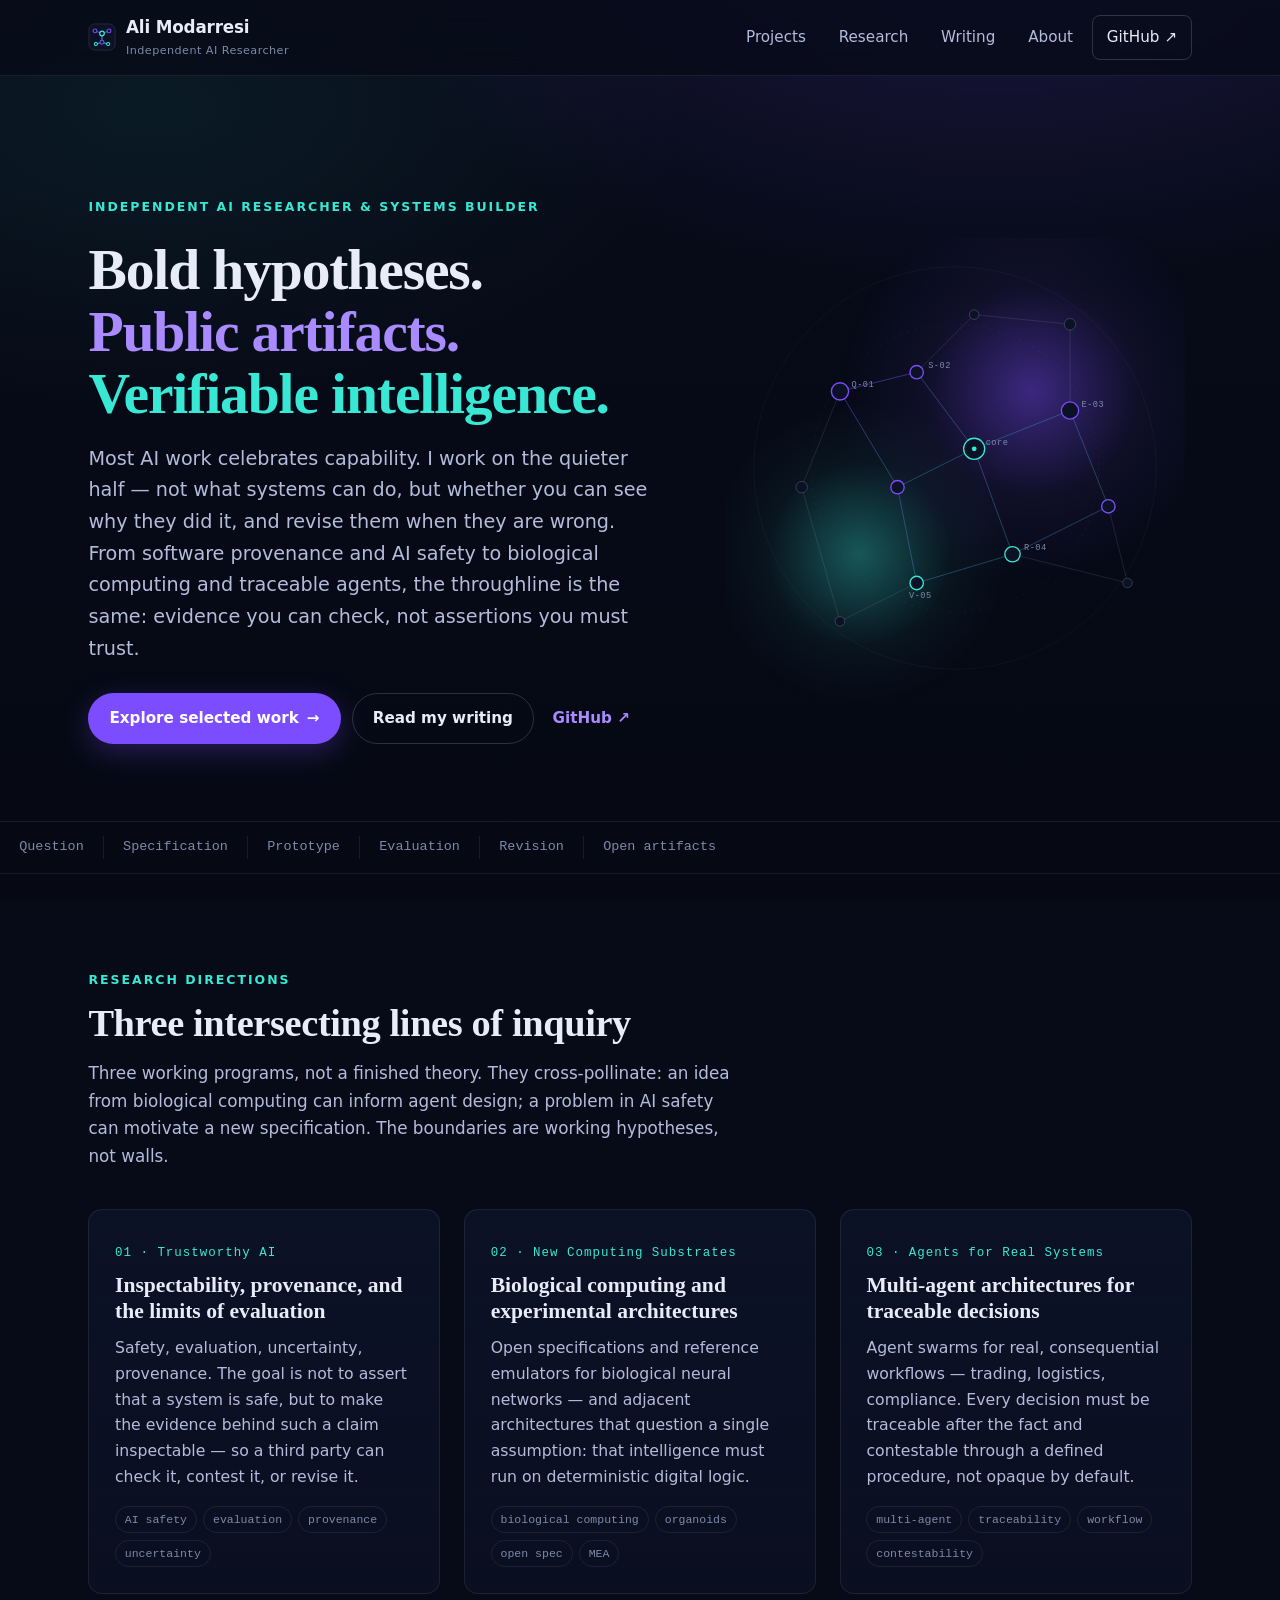
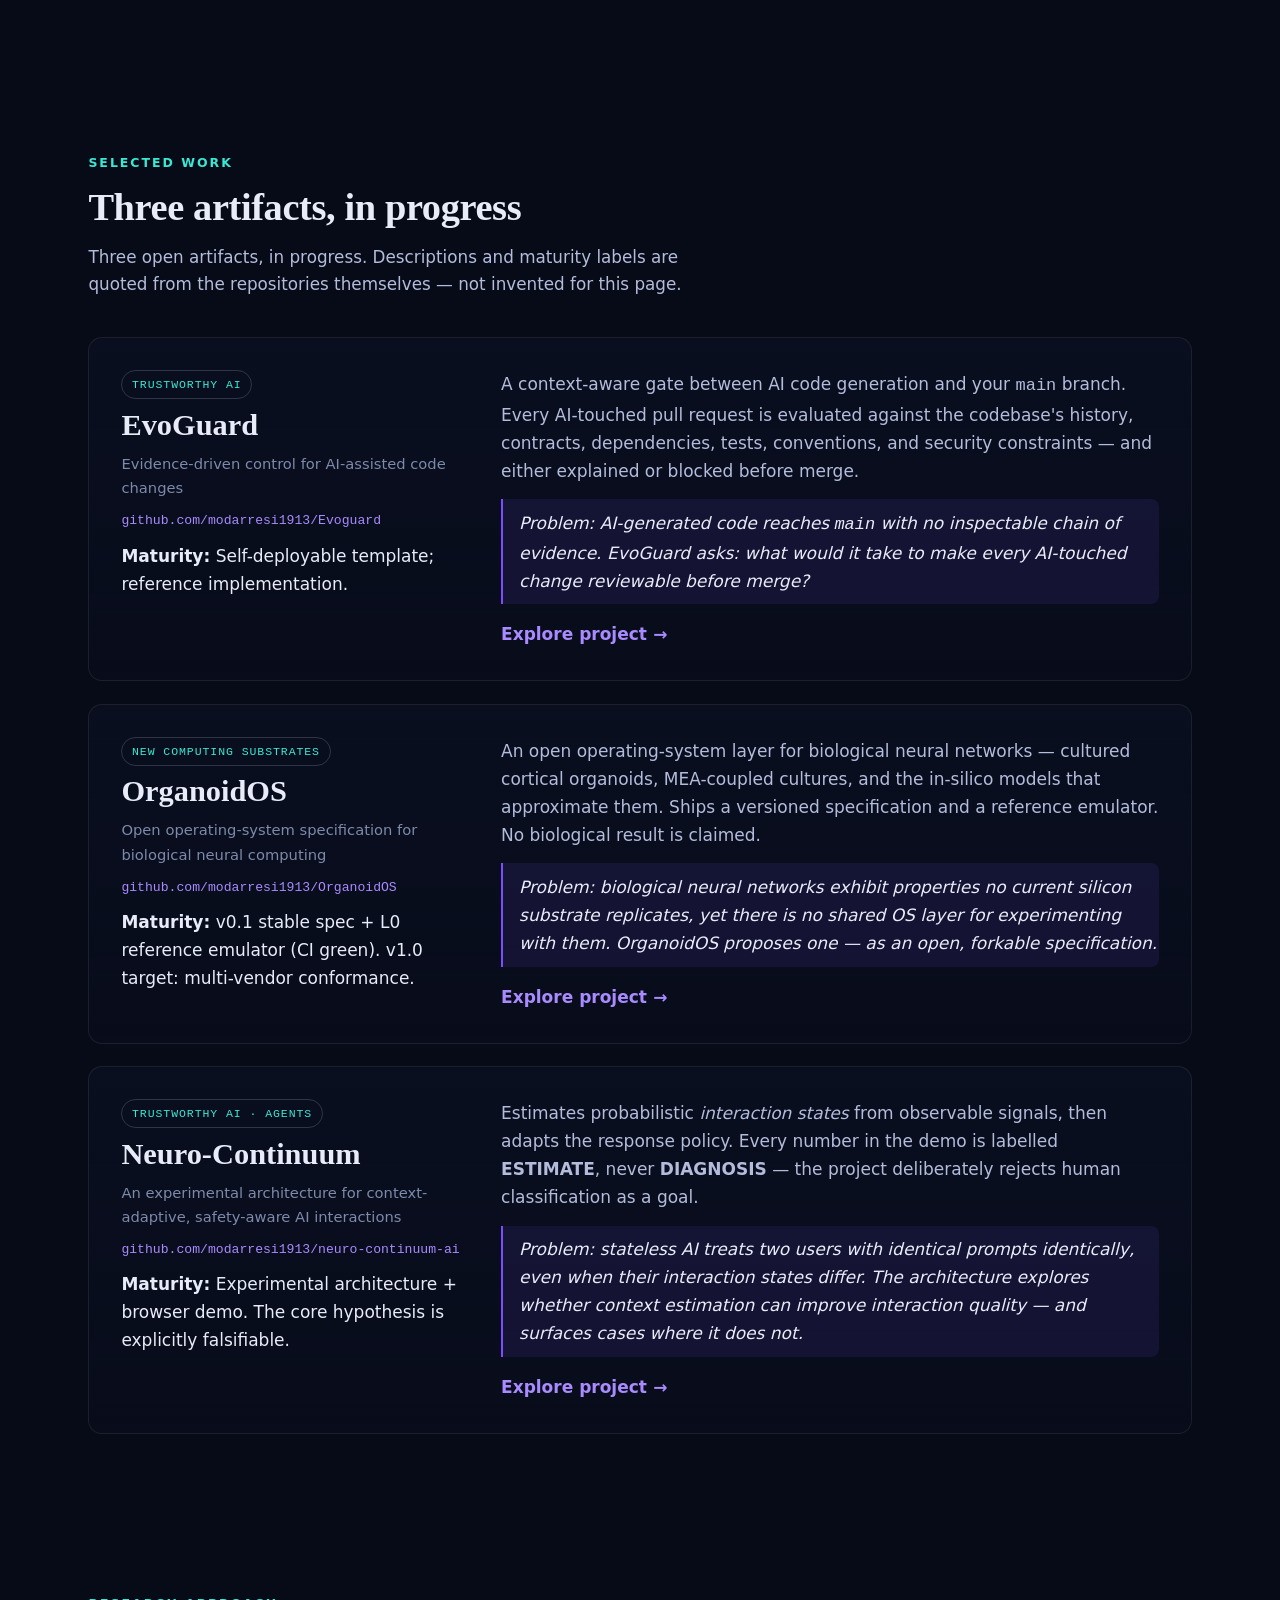
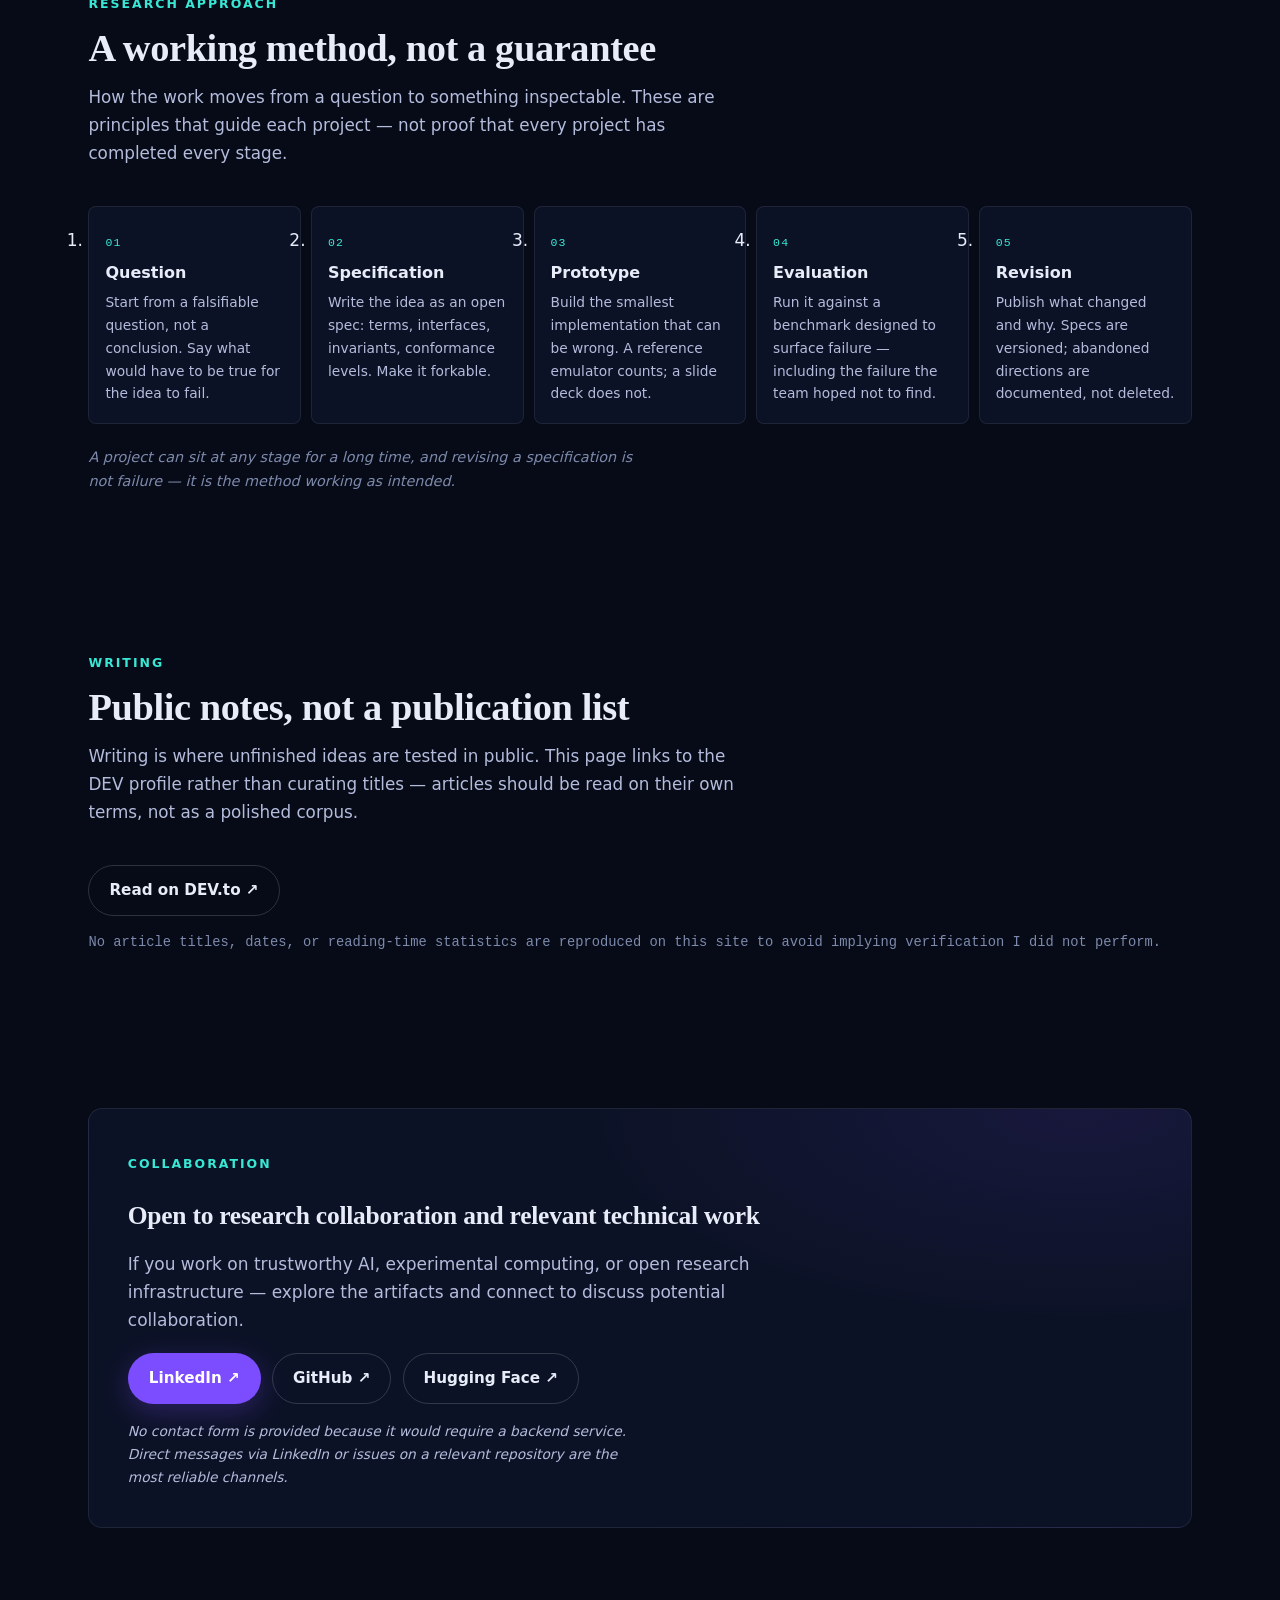
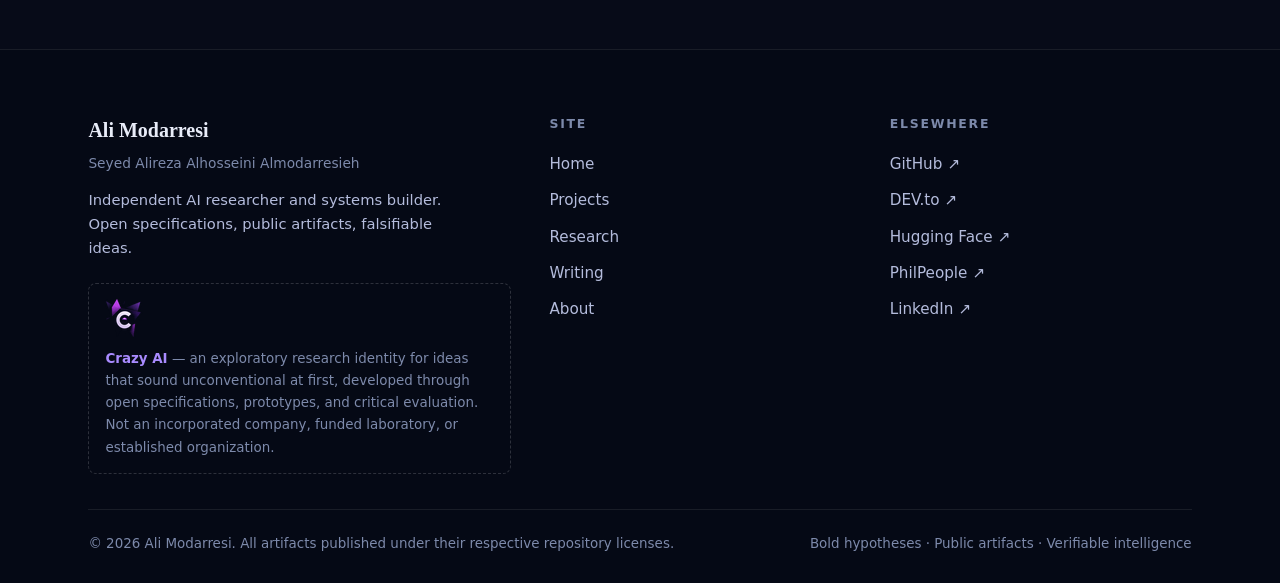
==== index.html @ 2e463056 "Initial site: research website for Ali Modarresi A distinctive, credible, fast, accessible personal " ====
<!DOCTYPE html>
<html lang="en">
<head>
  <meta charset="UTF-8">
  <meta name="viewport" content="width=device-width, initial-scale=1">
  <title>Ali Modarresi — Independent AI Researcher &amp; Systems Builder</title>
  <meta name="description" content="Ali Modarresi explores how intelligent systems can become more inspectable, trustworthy, and useful — from AI safety and software provenance to experimental computing architectures. Bold hypotheses, public artifacts, verifiable intelligence.">
  <link rel="canonical" href="https://modarresi1913.github.io/">

  <!-- Open Graph / social -->
  <meta property="og:type" content="website">
  <meta property="og:site_name" content="Ali Modarresi">
  <meta property="og:title" content="Ali Modarresi — Independent AI Researcher &amp; Systems Builder">
  <meta property="og:description" content="Bold hypotheses. Public artifacts. Verifiable intelligence. Research on trustworthy AI, experimental computing substrates, and traceable agent systems.">
  <meta property="og:url" content="https://modarresi1913.github.io/">
  <meta property="og:image" content="https://modarresi1913.github.io/assets/images/social-preview.png">
  <meta property="og:image:width" content="1200">
  <meta property="og:image:height" content="630">
  <meta name="twitter:card" content="summary_large_image">
  <meta name="twitter:title" content="Ali Modarresi — Independent AI Researcher &amp; Systems Builder">
  <meta name="twitter:description" content="Bold hypotheses. Public artifacts. Verifiable intelligence.">
  <meta name="twitter:image" content="https://modarresi1913.github.io/assets/images/social-preview.png">

  <!-- Icons / RSS -->
  <link rel="icon" type="image/svg+xml" href="/assets/images/brand-mark.svg">

  <!-- Stylesheet -->
  <link rel="stylesheet" href="/assets/css/styles.css">

  <!-- JSON-LD: Person -->
  <script type="application/ld+json">
  {
    "@context": "https://schema.org",
    "@type": "Person",
    "name": "Ali Modarresi",
    "alternateName": "Seyed Alireza Alhosseini Almodarresieh",
    "url": "https://modarresi1913.github.io/",
    "image": "https://modarresi1913.github.io/assets/images/social-preview.png",
    "jobTitle": "Independent AI Researcher & Systems Builder",
    "description": "Independent researcher and systems builder exploring how intelligent systems can become more inspectable, trustworthy, and useful.",
    "knowsAbout": [
      "Trustworthy AI",
      "AI safety",
      "AI evaluation",
      "Software provenance",
      "Biological computing",
      "Multi-agent systems"
    ],
    "sameAs": [
      "https://github.com/modarresi1913",
      "https://dev.to/alirezaai",
      "https://huggingface.co/Alireza1913",
      "https://philpeople.org/profiles/seyed-alireza-alhosseini-almodarresieh",
      "https://www.linkedin.com/in/seyed-alireza-alhosseini-almodarresieh-b86057193/"
    ]
  }
  </script>

  <!-- JSON-LD: WebSite -->
  <script type="application/ld+json">
  {
    "@context": "https://schema.org",
    "@type": "WebSite",
    "name": "Ali Modarresi",
    "url": "https://modarresi1913.github.io/",
    "author": {
      "@type": "Person",
      "name": "Ali Modarresi",
      "alternateName": "Seyed Alireza Alhosseini Almodarresieh"
    },
    "inLanguage": "en"
  }
  </script>
</head>
<body>
  <a class="skip-link" href="#main">Skip to content</a>

  <header class="site-header">
    <div class="wrap">
      <nav class="nav" aria-label="Primary">
        <a class="brand" href="/" aria-label="Ali Modarresi — home">
          <svg class="mark" viewBox="0 0 32 32" aria-hidden="true" focusable="false">
            <defs>
              <linearGradient id="am-edge-1" x1="0" y1="0" x2="1" y2="1">
                <stop offset="0%"  stop-color="#7c4dff"/>
                <stop offset="100%" stop-color="#38e8d4"/>
              </linearGradient>
            </defs>
            <rect x="1" y="1" width="30" height="30" rx="7" fill="#0c1226" stroke="rgba(255,255,255,0.12)"/>
            <path d="M8,9 L16,12 L24,9 M16,12 L16,22 M16,22 L9,24 M16,22 L23,24"
                  stroke="url(#am-edge-1)" stroke-width="1.2" fill="none" opacity="0.85"/>
            <circle cx="8"  cy="9"  r="2.2" fill="#0c1226" stroke="#7c4dff" stroke-width="1.2"/>
            <circle cx="24" cy="9"  r="2.2" fill="#0c1226" stroke="#7c4dff" stroke-width="1.2"/>
            <circle cx="9"  cy="24" r="1.8" fill="#0c1226" stroke="#38e8d4" stroke-width="1.2"/>
            <circle cx="23" cy="24" r="1.8" fill="#0c1226" stroke="#38e8d4" stroke-width="1.2"/>
            <circle cx="16" cy="12" r="2.6" fill="#0c1226" stroke="#38e8d4" stroke-width="1.4"/>
            <circle cx="16" cy="22" r="2.2" fill="#0c1226" stroke="#7c4dff" stroke-width="1.2"/>
          </svg>
          <span class="name">
            Ali Modarresi
            <small>Independent AI Researcher</small>
          </span>
        </a>

        <button class="nav-toggle" aria-expanded="false" aria-controls="primary-nav" type="button">
          <span class="sr-only">Toggle navigation</span>
          <svg class="icon-open"  viewBox="0 0 24 24" fill="none" stroke="currentColor" stroke-width="2" aria-hidden="true"><path d="M4 7h16M4 12h16M4 17h16"/></svg>
          <svg class="icon-close" viewBox="0 0 24 24" fill="none" stroke="currentColor" stroke-width="2" aria-hidden="true"><path d="M6 6l12 12M6 18L18 6"/></svg>
        </button>

        <ul class="nav-links" id="primary-nav">
          <li><a href="/projects/">Projects</a></li>
          <li><a href="/research/">Research</a></li>
          <li><a href="/writing/">Writing</a></li>
          <li><a href="/about/">About</a></li>
          <li><a class="nav-cta" href="https://github.com/modarresi1913" rel="noopener">GitHub ↗</a></li>
        </ul>
      </nav>
    </div>
  </header>

  <main id="main">

    <!-- HERO -->
    <section class="hero">
      <div class="wrap">
        <div class="hero-grid">
          <div class="hero-text">
            <span class="eyebrow">Independent AI Researcher &amp; Systems Builder</span>
            <h1>
              Bold hypotheses.<br>
              <span class="accent">Public artifacts.</span><br>
              <span class="accent-cyan">Verifiable intelligence.</span>
            </h1>
            <p class="lede">
              Most AI work celebrates capability. I work on the quieter half —
              not what systems can do, but whether you can see why they did it,
              and revise them when they are wrong. From software provenance and
              AI safety to biological computing and traceable agents, the
              throughline is the same: evidence you can check, not assertions
              you must trust.
            </p>
            <div class="hero-ctas">
              <a class="btn btn--primary" href="#selected-work">
                Explore selected work
                <span class="arrow" aria-hidden="true">→</span>
              </a>
              <a class="btn btn--ghost" href="/writing/">Read my writing</a>
              <a class="btn btn--link"  href="https://github.com/modarresi1913" rel="noopener">GitHub ↗</a>
            </div>
          </div>

          <div class="hero-art" aria-hidden="false">
            <!-- Decorative graph-of-ideas motif. Decorative-only; not real experimental data. -->
            <svg viewBox="0 0 480 480" role="img"
                 aria-label="Abstract illustration of a graph of ideas — connected nodes representing inspectable intelligent systems. Decorative, not real data.">
              <defs>
                <radialGradient id="halo" cx="50%" cy="50%" r="50%">
                  <stop offset="0%"  stop-color="#7c4dff" stop-opacity="0.45"/>
                  <stop offset="55%" stop-color="#7c4dff" stop-opacity="0.08"/>
                  <stop offset="100%" stop-color="#7c4dff" stop-opacity="0"/>
                </radialGradient>
                <radialGradient id="halo-cyan" cx="50%" cy="50%" r="50%">
                  <stop offset="0%"  stop-color="#38e8d4" stop-opacity="0.35"/>
                  <stop offset="60%" stop-color="#38e8d4" stop-opacity="0.05"/>
                  <stop offset="100%" stop-color="#38e8d4" stop-opacity="0"/>
                </radialGradient>
                <linearGradient id="edge" x1="0" y1="0" x2="1" y2="1">
                  <stop offset="0%"  stop-color="#7c4dff" stop-opacity="0.7"/>
                  <stop offset="100%" stop-color="#38e8d4" stop-opacity="0.4"/>
                </linearGradient>
                <style>
                  .node        { fill: #0c1226; stroke: #7c4dff; stroke-width: 1.4; }
                  .node-cyan   { fill: #0c1226; stroke: #38e8d4; stroke-width: 1.4; }
                  .node-soft   { fill: #0c1226; stroke: rgba(255,255,255,0.18); stroke-width: 1; }
                  .edge-line   { stroke: url(#edge); stroke-width: 1; fill: none; opacity: 0.65; }
                  .edge-soft   { stroke: rgba(255,255,255,0.10); stroke-width: 1; fill: none; }
                  .label       { font-family: ui-monospace, "JetBrains Mono", monospace; font-size: 9px; fill: #7d8aab; letter-spacing: 0.06em; }
                  .pulse       { transform-origin: center; transform-box: fill-box; }
                  @media (prefers-reduced-motion: no-preference) {
                    .pulse    { animation: heroPulse 4.2s ease-in-out infinite; }
                    @keyframes heroPulse {
                      0%,100% { opacity: 0.4; transform: scale(0.92); }
                      50%     { opacity: 1;   transform: scale(1.06); }
                    }
                    .is-active { animation: heroPulse 3.6s ease-in-out infinite; }
                    .drift     { animation: heroDrift 14s ease-in-out infinite; }
                    @keyframes heroDrift {
                      0%,100% { transform: translate(0,0); }
                      50%     { transform: translate(1.5px,-1.5px); }
                    }
                  }
                </style>
              </defs>

              <circle cx="320" cy="160" r="200" fill="url(#halo)"/>
              <circle cx="140" cy="330" r="160" fill="url(#halo-cyan)"/>
              <circle cx="240" cy="240" r="210" fill="none" stroke="rgba(255,255,255,0.04)" stroke-width="1"/>
              <circle cx="240" cy="240" r="150" fill="none" stroke="rgba(255,255,255,0.05)" stroke-width="1" stroke-dasharray="2 6"/>

              <g class="drift">
                <path class="edge-line" d="M120,160 L200,140 L260,220 L360,180"/>
                <path class="edge-line" d="M120,160 L180,260 L260,220"/>
                <path class="edge-line" d="M260,220 L300,330 L200,360 L180,260"/>
                <path class="edge-line" d="M360,180 L400,280 L300,330"/>
                <path class="edge-soft" d="M80,260 L120,160"/>
                <path class="edge-soft" d="M200,140 L260,80 L360,90 L360,180"/>
                <path class="edge-soft" d="M400,280 L420,360 L300,330"/>
                <path class="edge-soft" d="M200,360 L120,400 L80,260"/>
              </g>

              <g>
                <circle class="node-soft" cx="80"  cy="260" r="6"/>
                <circle class="node-soft" cx="260" cy="80"  r="5"/>
                <circle class="node-soft" cx="360" cy="90"  r="6"/>
                <circle class="node-soft" cx="420" cy="360" r="5"/>
                <circle class="node-soft" cx="120" cy="400" r="5"/>

                <circle class="node" data-node="1" cx="120" cy="160" r="9"/>
                <circle class="node" data-node="1" cx="200" cy="140" r="7"/>
                <circle class="node" data-node="1" cx="360" cy="180" r="9"/>
                <circle class="node" data-node="1" cx="180" cy="260" r="7"/>
                <circle class="node" data-node="1" cx="400" cy="280" r="7"/>

                <circle class="node-cyan pulse" data-node="1" cx="260" cy="220" r="11"/>
                <circle class="node-cyan"       data-node="1" cx="300" cy="330" r="8"/>
                <circle class="node-cyan"       data-node="1" cx="200" cy="360" r="7"/>

                <circle cx="260" cy="220" r="2.5" fill="#38e8d4"/>
              </g>

              <text class="label" x="132" y="156">Q-01</text>
              <text class="label" x="212" y="136">S-02</text>
              <text class="label" x="372" y="176">E-03</text>
              <text class="label" x="272" y="216">core</text>
              <text class="label" x="312" y="326">R-04</text>
              <text class="label" x="192" y="376">V-05</text>
            </svg>
          </div>
        </div>
      </div>
    </section>

    <!-- TAGLINE STRIP -->
    <div class="tagline-strip" aria-hidden="true">
      <span>Question</span><span>Specification</span><span>Prototype</span><span>Evaluation</span><span>Revision</span><span>Open artifacts</span>
    </div>

    <!-- RESEARCH DIRECTIONS -->
    <section id="research-directions">
      <div class="wrap">
        <div class="section-head">
          <span class="eyebrow">Research directions</span>
          <h2>Three intersecting lines of inquiry</h2>
          <p>Three working programs, not a finished theory. They cross-pollinate: an idea from biological computing can inform agent design; a problem in AI safety can motivate a new specification. The boundaries are working hypotheses, not walls.</p>
        </div>

        <div class="grid-3">
          <article class="card">
            <span class="index">01 · Trustworthy AI</span>
            <h3>Inspectability, provenance, and the limits of evaluation</h3>
            <p>Safety, evaluation, uncertainty, provenance. The goal is not to assert that a system is safe, but to make the evidence behind such a claim inspectable — so a third party can check it, contest it, or revise it.</p>
            <div class="tags">
              <span class="tag">AI safety</span>
              <span class="tag">evaluation</span>
              <span class="tag">provenance</span>
              <span class="tag">uncertainty</span>
            </div>
          </article>

          <article class="card">
            <span class="index">02 · New Computing Substrates</span>
            <h3>Biological computing and experimental architectures</h3>
            <p>Open specifications and reference emulators for biological neural networks — and adjacent architectures that question a single assumption: that intelligence must run on deterministic digital logic.</p>
            <div class="tags">
              <span class="tag">biological computing</span>
              <span class="tag">organoids</span>
              <span class="tag">open spec</span>
              <span class="tag">MEA</span>
            </div>
          </article>

          <article class="card">
            <span class="index">03 · Agents for Real Systems</span>
            <h3>Multi-agent architectures for traceable decisions</h3>
            <p>Agent swarms for real, consequential workflows — trading, logistics, compliance. Every decision must be traceable after the fact and contestable through a defined procedure, not opaque by default.</p>
            <div class="tags">
              <span class="tag">multi-agent</span>
              <span class="tag">traceability</span>
              <span class="tag">workflow</span>
              <span class="tag">contestability</span>
            </div>
          </article>
        </div>
      </div>
    </section>

    <!-- SELECTED WORK -->
    <section id="selected-work" class="section--tight">
      <div class="wrap">
        <div class="section-head">
          <span class="eyebrow">Selected work</span>
          <h2>Three artifacts, in progress</h2>
          <p>Three open artifacts, in progress. Descriptions and maturity labels are quoted from the repositories themselves — not invented for this page.</p>
        </div>

        <!-- EvoGuard -->
        <article class="work">
          <div class="work-meta">
            <span class="badge">Trustworthy AI</span>
            <h3>EvoGuard</h3>
            <p class="subtitle">Evidence-driven control for AI-assisted code changes</p>
            <p class="repo-link">github.com/modarresi1913/Evoguard</p>
            <p class="maturity"><strong>Maturity:</strong> Self-deployable template; reference implementation.</p>
          </div>
          <div class="work-body">
            <p>A context-aware gate between AI code generation and your <code>main</code> branch. Every AI-touched pull request is evaluated against the codebase's history, contracts, dependencies, tests, conventions, and security constraints — and either explained or blocked before merge.</p>
            <p class="problem">Problem: AI-generated code reaches <code>main</code> with no inspectable chain of evidence. EvoGuard asks: what would it take to make every AI-touched change reviewable <em>before</em> merge?</p>
            <a class="cta" href="https://github.com/modarresi1913/Evoguard" rel="noopener">
              Explore project <span aria-hidden="true">→</span>
            </a>
          </div>
        </article>

        <!-- OrganoidOS -->
        <article class="work">
          <div class="work-meta">
            <span class="badge">New Computing Substrates</span>
            <h3>OrganoidOS</h3>
            <p class="subtitle">Open operating-system specification for biological neural computing</p>
            <p class="repo-link">github.com/modarresi1913/OrganoidOS</p>
            <p class="maturity"><strong>Maturity:</strong> v0.1 stable spec + L0 reference emulator (CI green). v1.0 target: multi-vendor conformance.</p>
          </div>
          <div class="work-body">
            <p>An open operating-system layer for biological neural networks — cultured cortical organoids, MEA-coupled cultures, and the in-silico models that approximate them. Ships a versioned specification and a reference emulator. No biological result is claimed.</p>
            <p class="problem">Problem: biological neural networks exhibit properties no current silicon substrate replicates, yet there is no shared OS layer for experimenting with them. OrganoidOS proposes one — as an open, forkable specification.</p>
            <a class="cta" href="https://github.com/modarresi1913/OrganoidOS" rel="noopener">
              Explore project <span aria-hidden="true">→</span>
            </a>
          </div>
        </article>

        <!-- Neuro-Continuum -->
        <article class="work">
          <div class="work-meta">
            <span class="badge">Trustworthy AI · Agents</span>
            <h3>Neuro-Continuum</h3>
            <p class="subtitle">An experimental architecture for context-adaptive, safety-aware AI interactions</p>
            <p class="repo-link">github.com/modarresi1913/neuro-continuum-ai</p>
            <p class="maturity"><strong>Maturity:</strong> Experimental architecture + browser demo. The core hypothesis is explicitly falsifiable.</p>
          </div>
          <div class="work-body">
            <p>Estimates probabilistic <em>interaction states</em> from observable signals, then adapts the response policy. Every number in the demo is labelled <strong>ESTIMATE</strong>, never <strong>DIAGNOSIS</strong> — the project deliberately rejects human classification as a goal.</p>
            <p class="problem">Problem: stateless AI treats two users with identical prompts identically, even when their interaction states differ. The architecture explores whether context estimation can improve interaction quality — and surfaces cases where it does not.</p>
            <a class="cta" href="https://github.com/modarresi1913/neuro-continuum-ai" rel="noopener">
              Explore project <span aria-hidden="true">→</span>
            </a>
          </div>
        </article>
      </div>
    </section>

    <!-- RESEARCH APPROACH -->
    <section id="approach">
      <div class="wrap">
        <div class="section-head">
          <span class="eyebrow">Research approach</span>
          <h2>A working method, not a guarantee</h2>
          <p>How the work moves from a question to something inspectable. These are principles that guide each project — not proof that every project has completed every stage.</p>
        </div>

        <ol class="pipeline" aria-label="Research pipeline stages">
          <li class="stage">
            <h4>Question</h4>
            <p>Start from a falsifiable question, not a conclusion. Say what would have to be true for the idea to fail.</p>
          </li>
          <li class="stage">
            <h4>Specification</h4>
            <p>Write the idea as an open spec: terms, interfaces, invariants, conformance levels. Make it forkable.</p>
          </li>
          <li class="stage">
            <h4>Prototype</h4>
            <p>Build the smallest implementation that can be wrong. A reference emulator counts; a slide deck does not.</p>
          </li>
          <li class="stage">
            <h4>Evaluation</h4>
            <p>Run it against a benchmark designed to surface failure — including the failure the team hoped not to find.</p>
          </li>
          <li class="stage">
            <h4>Revision</h4>
            <p>Publish what changed and why. Specs are versioned; abandoned directions are documented, not deleted.</p>
          </li>
        </ol>
        <p class="pipeline-note">
          A project can sit at any stage for a long time, and revising a specification is not failure — it is the method working as intended.
        </p>
      </div>
    </section>

    <!-- WRITING -->
    <section id="writing" class="section--tight">
      <div class="wrap">
        <div class="section-head">
          <span class="eyebrow">Writing</span>
          <h2>Public notes, not a publication list</h2>
          <p>Writing is where unfinished ideas are tested in public. This page links to the DEV profile rather than curating titles — articles should be read on their own terms, not as a polished corpus.</p>
        </div>
        <p class="writing-row">
          <a class="btn btn--ghost" href="https://dev.to/alirezaai" rel="noopener">Read on DEV.to ↗</a>
          <span class="meta">No article titles, dates, or reading-time statistics are reproduced on this site to avoid implying verification I did not perform.</span>
        </p>
      </div>
    </section>

    <!-- COLLABORATION -->
    <section id="collaboration">
      <div class="wrap">
        <div class="collab">
          <span class="eyebrow">Collaboration</span>
          <h2 style="font-family:var(--font-serif);font-weight:600;font-size:clamp(1.6rem,1.2rem+1.6vw,2.4rem);margin-block:0.6rem 0.8rem;color:var(--ink);letter-spacing:-0.01em;">
            Open to research collaboration and relevant technical work
          </h2>
          <p>
            If you work on trustworthy AI, experimental computing, or open
            research infrastructure — explore the artifacts and connect to
            discuss potential collaboration.
          </p>
          <div class="ctas">
            <a class="btn btn--primary" href="https://www.linkedin.com/in/seyed-alireza-alhosseini-almodarresieh-b86057193/" rel="noopener">LinkedIn ↗</a>
            <a class="btn btn--ghost"   href="https://github.com/modarresi1913" rel="noopener">GitHub ↗</a>
            <a class="btn btn--ghost"   href="https://huggingface.co/Alireza1913" rel="noopener">Hugging Face ↗</a>
          </div>
          <p class="note">
            No contact form is provided because it would require a backend service.
            Direct messages via LinkedIn or issues on a relevant repository are the most reliable channels.
          </p>
        </div>
      </div>
    </section>

  </main>

  <!-- FOOTER -->
  <footer class="site-footer">
    <div class="wrap">
      <div class="footer-grid">
        <div class="footer-identity">
          <div class="name">Ali Modarresi</div>
          <div class="fullname">Seyed Alireza Alhosseini Almodarresieh</div>
          <p>Independent AI researcher and systems builder. Open specifications, public artifacts, falsifiable ideas.</p>

          <div class="crazy-ai">
            <img src="/assets/images/crazy-ai-logo-small.png"
                       alt="Crazy AI logo — white letter C with a glossy purple sphere inside, surrounded by a violet starburst."
                       width="38" height="40" loading="lazy"
                       style="display:block;margin-bottom:0.6rem;" /><strong>Crazy AI</strong> — an exploratory research identity for ideas that sound unconventional at first, developed through open specifications, prototypes, and critical evaluation. Not an incorporated company, funded laboratory, or established organization.
          </div>
        </div>

        <div>
          <h4>Site</h4>
          <ul>
            <li><a href="/">Home</a></li>
            <li><a href="/projects/">Projects</a></li>
            <li><a href="/research/">Research</a></li>
            <li><a href="/writing/">Writing</a></li>
            <li><a href="/about/">About</a></li>
          </ul>
        </div>

        <div>
          <h4>Elsewhere</h4>
          <ul>
            <li><a href="https://github.com/modarresi1913" rel="noopener">GitHub ↗</a></li>
            <li><a href="https://dev.to/alirezaai" rel="noopener">DEV.to ↗</a></li>
            <li><a href="https://huggingface.co/Alireza1913" rel="noopener">Hugging Face ↗</a></li>
            <li><a href="https://philpeople.org/profiles/seyed-alireza-alhosseini-almodarresieh" rel="noopener">PhilPeople ↗</a></li>
            <li><a href="https://www.linkedin.com/in/seyed-alireza-alhosseini-almodarresieh-b86057193/" rel="noopener">LinkedIn ↗</a></li>
          </ul>
        </div>
      </div>

      <div class="footer-bottom">
        <span>© <span id="year">2026</span> Ali Modarresi. All artifacts published under their respective repository licenses.</span>
        <span>Bold hypotheses · Public artifacts · Verifiable intelligence</span>
      </div>
    </div>
  </footer>

  <script src="/assets/js/main.js" defer></script>
  <script>document.getElementById("year").textContent = new Date().getFullYear();</script>
</body>
</html>
---- assets/css/styles.css ----
/* =========================================================================
   Ali Modarresi — Personal research website
   Premium research-studio aesthetic
   Deep navy / violet / restrained cyan
   ========================================================================= */

/* ---------- Design tokens ---------- */
:root {
  /* Palette */
  --bg:            #070b18;        /* near-black navy */
  --bg-elev-1:     #0c1226;        /* card surface */
  --bg-elev-2:     #111a35;        /* hover surface */
  --bg-glow:       rgba(124, 77, 255, 0.10);

  --ink:           #e8ecf8;        /* primary text */
  --ink-soft:      #b4bcdc;        /* secondary text */
  --ink-muted:     #7d8aab;        /* tertiary / meta */

  --line:          rgba(255, 255, 255, 0.08);
  --line-strong:   rgba(255, 255, 255, 0.16);

  --violet:        #7c4dff;        /* primary accent */
  --violet-soft:   #a98bff;
  --cyan:          #38e8d4;        /* restrained highlight */
  --cyan-soft:     #7ff0e3;

  --warn:          #f4b740;
  --good:          #4ade80;

  /* Typography */
  --font-sans:     "Inter", "Segoe UI", system-ui, -apple-system, "Helvetica Neue",
                   "Noto Sans", "Noto Sans SC", Arial, sans-serif;
  --font-serif:    "Source Serif Pro", "Charter", "Iowan Old Style", "Apple Garamond",
                   "Noto Serif", Georgia, "Times New Roman", serif;
  --font-mono:     "JetBrains Mono", "SF Mono", ui-monospace, "Cascadia Mono",
                   "Menlo", "Consolas", monospace;

  /* Sizing */
  --maxw:          1180px;
  --maxw-prose:    760px;
  --gutter:        clamp(1.1rem, 4vw, 2.4rem);
  --radius:        14px;
  --radius-sm:     8px;

  /* Motion */
  --ease:          cubic-bezier(0.22, 0.61, 0.36, 1);
  --dur:           240ms;
}

/* ---------- Reset ---------- */
*, *::before, *::after { box-sizing: border-box; }
* { margin: 0; padding: 0; }
html { -webkit-text-size-adjust: 100%; text-size-adjust: 100%; scroll-behavior: smooth; }
@media (prefers-reduced-motion: reduce) {
  html { scroll-behavior: auto; }
  *, *::before, *::after {
    animation-duration: 0.001ms !important;
    animation-iteration-count: 1 !important;
    transition-duration: 0.001ms !important;
    scroll-behavior: auto !important;
  }
}

body {
  background: var(--bg);
  color: var(--ink);
  font-family: var(--font-sans);
  font-size: clamp(1rem, 0.96rem + 0.2vw, 1.0625rem);
  line-height: 1.65;
  -webkit-font-smoothing: antialiased;
  text-rendering: optimizeLegibility;
  overflow-x: hidden;
  min-height: 100vh;
}

/* Subtle ambient backdrop — a quiet "graph of ideas" wash, not animated */
body::before {
  content: "";
  position: fixed;
  inset: 0;
  z-index: -1;
  background:
    radial-gradient(1100px 600px at 78% -8%, rgba(124, 77, 255, 0.18), transparent 60%),
    radial-gradient(900px 500px at 12% 12%, rgba(56, 232, 212, 0.07), transparent 60%),
    linear-gradient(180deg, #070b18 0%, #060914 100%);
  pointer-events: none;
}

img, svg, video { max-width: 100%; display: block; }
img { height: auto; }
a { color: var(--violet-soft); text-decoration: none; }
a:hover { color: var(--cyan-soft); }
button { font: inherit; cursor: pointer; }
:focus-visible {
  outline: 2px solid var(--cyan);
  outline-offset: 3px;
  border-radius: 3px;
}

/* ---------- Layout primitives ---------- */
.wrap {
  width: 100%;
  max-width: var(--maxw);
  margin-inline: auto;
  padding-inline: var(--gutter);
}
.wrap--prose { max-width: var(--maxw-prose); }

section { padding-block: clamp(3.5rem, 7vw, 6rem); }
.section--tight { padding-block: clamp(2.5rem, 5vw, 4rem); }

.section-head { max-width: 60ch; margin-bottom: clamp(1.8rem, 3vw, 2.8rem); }
.section-head h2 {
  font-family: var(--font-serif);
  font-weight: 600;
  font-size: clamp(1.6rem, 1.2rem + 1.6vw, 2.4rem);
  line-height: 1.15;
  letter-spacing: -0.01em;
  color: var(--ink);
}
.section-head .eyebrow,
.eyebrow {
  display: inline-block;
  font-size: 0.78rem;
  font-weight: 600;
  letter-spacing: 0.16em;
  text-transform: uppercase;
  color: var(--cyan);
  margin-bottom: 0.7rem;
}
.section-head p {
  margin-top: 0.9rem;
  color: var(--ink-soft);
  font-size: 1.05rem;
}

/* ---------- Skip link ---------- */
.skip-link {
  position: absolute;
  top: -100px;
  left: 1rem;
  background: var(--violet);
  color: #fff;
  padding: 0.7rem 1.1rem;
  border-radius: var(--radius-sm);
  font-weight: 600;
  z-index: 200;
  transition: top var(--dur) var(--ease);
}
.skip-link:focus { top: 1rem; color: #fff; }

/* ---------- Header / Navigation ---------- */
.site-header {
  position: sticky;
  top: 0;
  z-index: 100;
  background: rgba(7, 11, 24, 0.78);
  backdrop-filter: blur(12px);
  -webkit-backdrop-filter: blur(12px);
  border-bottom: 1px solid var(--line);
}
.nav {
  display: flex;
  align-items: center;
  justify-content: space-between;
  gap: 1.5rem;
  padding-block: 0.9rem;
}
.brand {
  display: inline-flex;
  align-items: center;
  gap: 0.6rem;
  font-weight: 700;
  letter-spacing: -0.01em;
  color: var(--ink);
  font-size: 1.05rem;
}
.brand:hover { color: var(--ink); }
.brand .mark {
  width: 28px; height: 28px;
  flex: 0 0 28px;
  color: var(--violet-soft);
}
.brand .name { white-space: nowrap; }
.brand .name small {
  display: block;
  font-weight: 500;
  font-size: 0.7rem;
  color: var(--ink-muted);
  letter-spacing: 0.04em;
}

.nav-links {
  display: flex;
  align-items: center;
  gap: 0.35rem;
  list-style: none;
}
.nav-links a {
  display: inline-block;
  padding: 0.55rem 0.85rem;
  border-radius: var(--radius-sm);
  color: var(--ink-soft);
  font-weight: 500;
  font-size: 0.95rem;
  transition: color var(--dur) var(--ease), background var(--dur) var(--ease);
}
.nav-links a:hover,
.nav-links a[aria-current="page"] {
  color: var(--ink);
  background: rgba(255, 255, 255, 0.04);
}
.nav-links a[aria-current="page"] { color: var(--violet-soft); }

.nav-cta {
  display: inline-flex;
  align-items: center;
  gap: 0.4rem;
  padding: 0.55rem 1rem;
  border: 1px solid var(--line-strong);
  border-radius: 999px;
  color: var(--ink) !important;
  font-weight: 600;
  font-size: 0.92rem;
  transition: border-color var(--dur) var(--ease), background var(--dur) var(--ease);
}
.nav-cta:hover { border-color: var(--violet); background: var(--bg-glow); }

.nav-toggle {
  display: none;
  width: 42px; height: 42px;
  border: 1px solid var(--line-strong);
  background: transparent;
  border-radius: var(--radius-sm);
  color: var(--ink);
  align-items: center;
  justify-content: center;
}
.nav-toggle svg { width: 20px; height: 20px; }
.nav-toggle[aria-expanded="true"] .icon-open { display: none; }
.nav-toggle[aria-expanded="false"] .icon-close { display: none; }

@media (max-width: 860px) {
  .nav-toggle { display: inline-flex; }
  .nav-links {
    position: absolute;
    top: 100%;
    left: 0; right: 0;
    flex-direction: column;
    align-items: stretch;
    gap: 0;
    background: var(--bg);
    border-bottom: 1px solid var(--line);
    padding: 0.5rem var(--gutter) 1rem;
    max-height: 0;
    overflow: hidden;
    transition: max-height var(--dur) var(--ease), padding var(--dur) var(--ease);
  }
  .nav-links[data-open="true"] {
    max-height: 70vh;
    overflow-y: auto;
  }
  .nav-links a { padding: 0.85rem 0.5rem; border-bottom: 1px solid var(--line); border-radius: 0; }
  .nav-cta { margin-top: 0.6rem; }
}

/* ---------- Hero ---------- */
.hero {
  position: relative;
  padding-block: clamp(4rem, 9vw, 7.5rem) clamp(3rem, 6vw, 5rem);
  overflow: hidden;
}
.hero-grid {
  display: grid;
  grid-template-columns: minmax(0, 1.2fr) minmax(0, 1fr);
  gap: clamp(2rem, 5vw, 4rem);
  align-items: center;
}
@media (max-width: 900px) {
  .hero-grid { grid-template-columns: 1fr; }
  .hero-art { order: -1; }
}
.hero .eyebrow { color: var(--cyan); }
.hero h1 {
  font-family: var(--font-serif);
  font-weight: 700;
  font-size: clamp(2.1rem, 1.4rem + 3.4vw, 3.6rem);
  line-height: 1.08;
  letter-spacing: -0.02em;
  color: var(--ink);
  margin-block: 0.6rem 1.1rem;
}
.hero h1 .accent { color: var(--violet-soft); }
.hero h1 .accent-cyan { color: var(--cyan); }
.hero .lede {
  font-size: clamp(1.05rem, 1rem + 0.3vw, 1.2rem);
  color: var(--ink-soft);
  max-width: 56ch;
  margin-bottom: 1.8rem;
}
.hero-ctas {
  display: flex;
  flex-wrap: wrap;
  gap: 0.7rem;
}
.btn {
  display: inline-flex;
  align-items: center;
  gap: 0.5rem;
  padding: 0.75rem 1.25rem;
  border-radius: 999px;
  font-weight: 600;
  font-size: 0.95rem;
  border: 1px solid transparent;
  transition: transform var(--dur) var(--ease), background var(--dur) var(--ease),
              border-color var(--dur) var(--ease), color var(--dur) var(--ease);
}
.btn:hover { transform: translateY(-1px); }
.btn--primary {
  background: var(--violet);
  color: #fff;
  box-shadow: 0 8px 28px rgba(124, 77, 255, 0.28);
}
.btn--primary:hover { background: #8d63ff; color: #fff; }
.btn--ghost {
  border-color: var(--line-strong);
  color: var(--ink);
}
.btn--ghost:hover { border-color: var(--violet); color: var(--ink); background: var(--bg-glow); }
.btn--link {
  color: var(--violet-soft);
  padding-inline: 0.4rem;
}
.btn--link:hover { color: var(--cyan-soft); }
.btn .arrow { transition: transform var(--dur) var(--ease); }
.btn:hover .arrow { transform: translateX(3px); }

.hero-art {
  position: relative;
  aspect-ratio: 1 / 1;
  max-width: 460px;
  margin-inline: auto;
  width: 100%;
}
.hero-art svg { width: 100%; height: 100%; }

/* ---------- Stat / direction grid ---------- */
.grid-3 {
  display: grid;
  grid-template-columns: repeat(3, minmax(0, 1fr));
  gap: clamp(1rem, 2vw, 1.5rem);
}
@media (max-width: 880px) { .grid-3 { grid-template-columns: 1fr; } }

.card {
  position: relative;
  background: linear-gradient(180deg, var(--bg-elev-1) 0%, rgba(12, 18, 38, 0.6) 100%);
  border: 1px solid var(--line);
  border-radius: var(--radius);
  padding: clamp(1.3rem, 2vw, 1.8rem);
  transition: border-color var(--dur) var(--ease), transform var(--dur) var(--ease),
              background var(--dur) var(--ease);
}
.card:hover {
  border-color: var(--line-strong);
  transform: translateY(-2px);
}
.card .index {
  font-family: var(--font-mono);
  font-size: 0.78rem;
  color: var(--cyan);
  letter-spacing: 0.08em;
}
.card h3 {
  font-family: var(--font-serif);
  font-weight: 600;
  font-size: 1.35rem;
  line-height: 1.2;
  margin-block: 0.6rem 0.6rem;
  color: var(--ink);
}
.card p { color: var(--ink-soft); font-size: 0.98rem; }
.card .tags {
  margin-top: 1rem;
  display: flex;
  flex-wrap: wrap;
  gap: 0.4rem;
}
.tag {
  font-family: var(--font-mono);
  font-size: 0.72rem;
  color: var(--ink-muted);
  padding: 0.2rem 0.55rem;
  border: 1px solid var(--line);
  border-radius: 999px;
}

/* ---------- Selected work ---------- */
.work {
  display: grid;
  grid-template-columns: minmax(0, 0.35fr) minmax(0, 0.65fr);
  gap: clamp(1rem, 2vw, 1.6rem);
  align-items: stretch;
  padding: clamp(1.4rem, 2.5vw, 2rem);
  border: 1px solid var(--line);
  border-radius: var(--radius);
  background: linear-gradient(180deg, rgba(12, 18, 38, 0.55), rgba(12, 18, 38, 0.2));
  transition: border-color var(--dur) var(--ease), transform var(--dur) var(--ease);
}
.work + .work { margin-top: 1.4rem; }
.work:hover { border-color: var(--line-strong); transform: translateY(-2px); }
@media (max-width: 760px) {
  .work { grid-template-columns: 1fr; }
}
.work-meta { display: flex; flex-direction: column; gap: 0.6rem; }
.work-meta .badge {
  font-family: var(--font-mono);
  font-size: 0.72rem;
  letter-spacing: 0.08em;
  text-transform: uppercase;
  color: var(--cyan);
  padding: 0.25rem 0.6rem;
  border: 1px solid var(--line-strong);
  border-radius: 999px;
  align-self: flex-start;
}
.work-meta h3 {
  font-family: var(--font-serif);
  font-size: clamp(1.5rem, 1.2rem + 1vw, 1.9rem);
  font-weight: 600;
  color: var(--ink);
  line-height: 1.1;
}
.work-meta .subtitle { color: var(--ink-muted); font-size: 0.92rem; }
.work-meta .repo-link {
  font-family: var(--font-mono);
  font-size: 0.82rem;
  color: var(--violet-soft);
  word-break: break-all;
}
.work-body p { color: var(--ink-soft); margin-bottom: 0.9rem; }
.work-body .problem {
  border-left: 2px solid var(--violet);
  padding: 0.6rem 0 0.6rem 1rem;
  color: var(--ink);
  background: var(--bg-glow);
  border-radius: 0 var(--radius-sm) var(--radius-sm) 0;
  margin-block: 0.4rem 1rem;
  font-style: italic;
}
.work-body .maturity {
  font-size: 0.86rem;
  color: var(--ink-muted);
  margin-bottom: 1rem;
}
.work-body .maturity strong { color: var(--ink-soft); }
.work-body .cta {
  display: inline-flex;
  align-items: center;
  gap: 0.4rem;
  font-weight: 600;
  color: var(--violet-soft);
}

/* ---------- Approach pipeline ---------- */
.pipeline {
  display: grid;
  grid-template-columns: repeat(5, minmax(0, 1fr));
  gap: 0.6rem;
  counter-reset: stage;
}
@media (max-width: 880px) { .pipeline { grid-template-columns: 1fr; } }
.pipeline .stage {
  position: relative;
  padding: 1.2rem 1rem 1.1rem;
  border: 1px solid var(--line);
  border-radius: var(--radius-sm);
  background: var(--bg-elev-1);
}
.pipeline .stage::before {
  counter-increment: stage;
  content: counter(stage, decimal-leading-zero);
  font-family: var(--font-mono);
  font-size: 0.72rem;
  color: var(--cyan);
  letter-spacing: 0.1em;
}
.pipeline .stage h4 {
  font-size: 1rem;
  font-weight: 600;
  color: var(--ink);
  margin-block: 0.4rem 0.3rem;
}
.pipeline .stage p { font-size: 0.86rem; color: var(--ink-soft); }
.pipeline-note {
  margin-top: 1.4rem;
  font-size: 0.9rem;
  color: var(--ink-muted);
  font-style: italic;
  max-width: 60ch;
}

/* ---------- Writing ---------- */
.writing-row {
  display: flex;
  flex-wrap: wrap;
  gap: 1rem;
  align-items: baseline;
}
.writing-row .meta { color: var(--ink-muted); font-size: 0.86rem; font-family: var(--font-mono); }

/* ---------- Collaboration ---------- */
.collab {
  border: 1px solid var(--line);
  border-radius: var(--radius);
  padding: clamp(1.6rem, 3vw, 2.4rem);
  background: radial-gradient(700px 300px at 90% 0%, var(--bg-glow), transparent 70%),
              var(--bg-elev-1);
}
.collab p { color: var(--ink-soft); max-width: 60ch; }
.collab .ctas { margin-top: 1.2rem; display: flex; flex-wrap: wrap; gap: 0.7rem; }

/* ---------- Page header (interior pages) ---------- */
.page-head {
  padding-block: clamp(3rem, 6vw, 5rem) clamp(1.5rem, 3vw, 2rem);
}
.page-head .eyebrow { color: var(--cyan); }
.page-head h1 {
  font-family: var(--font-serif);
  font-weight: 700;
  font-size: clamp(2rem, 1.4rem + 2.6vw, 3rem);
  line-height: 1.1;
  letter-spacing: -0.02em;
  margin-bottom: 0.8rem;
}
.page-head p { color: var(--ink-soft); max-width: 60ch; font-size: 1.08rem; }

/* ---------- Article / prose ---------- */
.prose { max-width: var(--maxw-prose); }
.prose p { margin-block: 1rem; color: var(--ink-soft); }
.prose h2 {
  font-family: var(--font-serif);
  font-weight: 600;
  font-size: 1.6rem;
  margin-block: 2.2rem 0.8rem;
  color: var(--ink);
  letter-spacing: -0.01em;
}
.prose h3 {
  font-family: var(--font-serif);
  font-weight: 600;
  font-size: 1.25rem;
  margin-block: 1.6rem 0.5rem;
  color: var(--ink);
}
.prose ul, .prose ol { margin-block: 1rem 1.4rem; padding-left: 1.3rem; color: var(--ink-soft); }
.prose li { margin-block: 0.4rem; }
.prose strong { color: var(--ink); }
.prose blockquote {
  border-left: 3px solid var(--violet);
  padding: 0.4rem 0 0.4rem 1.2rem;
  color: var(--ink);
  font-style: italic;
  margin-block: 1.4rem;
}
.prose code {
  font-family: var(--font-mono);
  font-size: 0.88em;
  background: var(--bg-elev-1);
  padding: 0.1rem 0.4rem;
  border-radius: 4px;
  color: var(--cyan-soft);
}

/* ---------- Project list (projects page) ---------- */
.project-list { display: grid; gap: 1.4rem; }
.project-card {
  display: grid;
  grid-template-columns: minmax(0, 0.4fr) minmax(0, 0.6fr);
  gap: 1.4rem;
  padding: clamp(1.4rem, 2.5vw, 2rem);
  border: 1px solid var(--line);
  border-radius: var(--radius);
  background: var(--bg-elev-1);
  transition: border-color var(--dur) var(--ease), transform var(--dur) var(--ease);
}
.project-card:hover { border-color: var(--line-strong); transform: translateY(-2px); }
@media (max-width: 760px) { .project-card { grid-template-columns: 1fr; } }
.project-card .head h3 {
  font-family: var(--font-serif);
  font-weight: 600;
  font-size: 1.6rem;
  color: var(--ink);
  line-height: 1.1;
}
.project-card .head .subtitle { color: var(--cyan); font-size: 0.92rem; margin-top: 0.3rem; }
.project-card .head .badges { display: flex; flex-wrap: wrap; gap: 0.4rem; margin-top: 0.9rem; }
.project-card .head .repo { margin-top: 0.9rem; font-family: var(--font-mono); font-size: 0.82rem; }
.project-card .head .repo a { color: var(--violet-soft); word-break: break-all; }
.project-card .body p { color: var(--ink-soft); margin-bottom: 0.8rem; }
.project-card .body .problem {
  font-size: 0.92rem; color: var(--ink-muted); font-style: italic;
}
.project-card .body .cta {
  display: inline-flex; align-items: center; gap: 0.4rem;
  margin-top: 0.4rem; font-weight: 600; color: var(--violet-soft);
}

/* ---------- Footer ---------- */
.site-footer {
  border-top: 1px solid var(--line);
  padding-block: clamp(2.5rem, 5vw, 4rem) 2rem;
  margin-top: 2rem;
  background: rgba(6, 9, 20, 0.6);
}
.footer-grid {
  display: grid;
  grid-template-columns: minmax(0, 1.4fr) minmax(0, 1fr) minmax(0, 1fr);
  gap: clamp(1.5rem, 3vw, 2.5rem);
}
@media (max-width: 760px) { .footer-grid { grid-template-columns: 1fr; } }
.footer-grid h4 {
  font-size: 0.78rem;
  text-transform: uppercase;
  letter-spacing: 0.14em;
  color: var(--ink-muted);
  margin-bottom: 0.9rem;
  font-weight: 600;
}
.footer-grid ul { list-style: none; display: grid; gap: 0.5rem; }
.footer-grid a { color: var(--ink-soft); font-size: 0.95rem; }
.footer-grid a:hover { color: var(--violet-soft); }
.footer-identity .name {
  font-family: var(--font-serif);
  font-size: 1.25rem;
  font-weight: 600;
  color: var(--ink);
}
.footer-identity .fullname {
  color: var(--ink-muted);
  font-size: 0.86rem;
  margin-block: 0.3rem 0.8rem;
}
.footer-identity p { color: var(--ink-soft); font-size: 0.92rem; max-width: 38ch; }

.crazy-ai {
  margin-top: 1.4rem;
  padding: 0.9rem 1rem;
  border: 1px dashed var(--line-strong);
  border-radius: var(--radius-sm);
  font-size: 0.84rem;
  color: var(--ink-muted);
}
.crazy-ai strong { color: var(--violet-soft); font-weight: 600; }

.footer-bottom {
  margin-top: 2.2rem;
  padding-top: 1.4rem;
  border-top: 1px solid var(--line);
  display: flex;
  flex-wrap: wrap;
  justify-content: space-between;
  gap: 0.6rem;
  color: var(--ink-muted);
  font-size: 0.84rem;
}

/* ---------- Misc ---------- */
.divider { height: 1px; background: var(--line); margin-block: clamp(2rem, 4vw, 3rem); }
.tagline-strip {
  font-family: var(--font-mono);
  font-size: 0.84rem;
  color: var(--ink-muted);
  border-block: 1px solid var(--line);
  padding-block: 0.9rem;
  overflow: hidden;
  white-space: nowrap;
}
.tagline-strip span { display: inline-block; padding-inline: 1.2rem; }
.tagline-strip span + span { border-left: 1px solid var(--line); }

.note {
  font-size: 0.86rem;
  color: var(--ink-muted);
  font-style: italic;
  margin-top: 1rem;
  max-width: 60ch;
}

/* Visually hidden but accessible */
.sr-only {
  position: absolute !important;
  width: 1px; height: 1px;
  padding: 0; margin: -1px;
  overflow: hidden; clip: rect(0, 0, 0, 0);
  white-space: nowrap; border: 0;
}
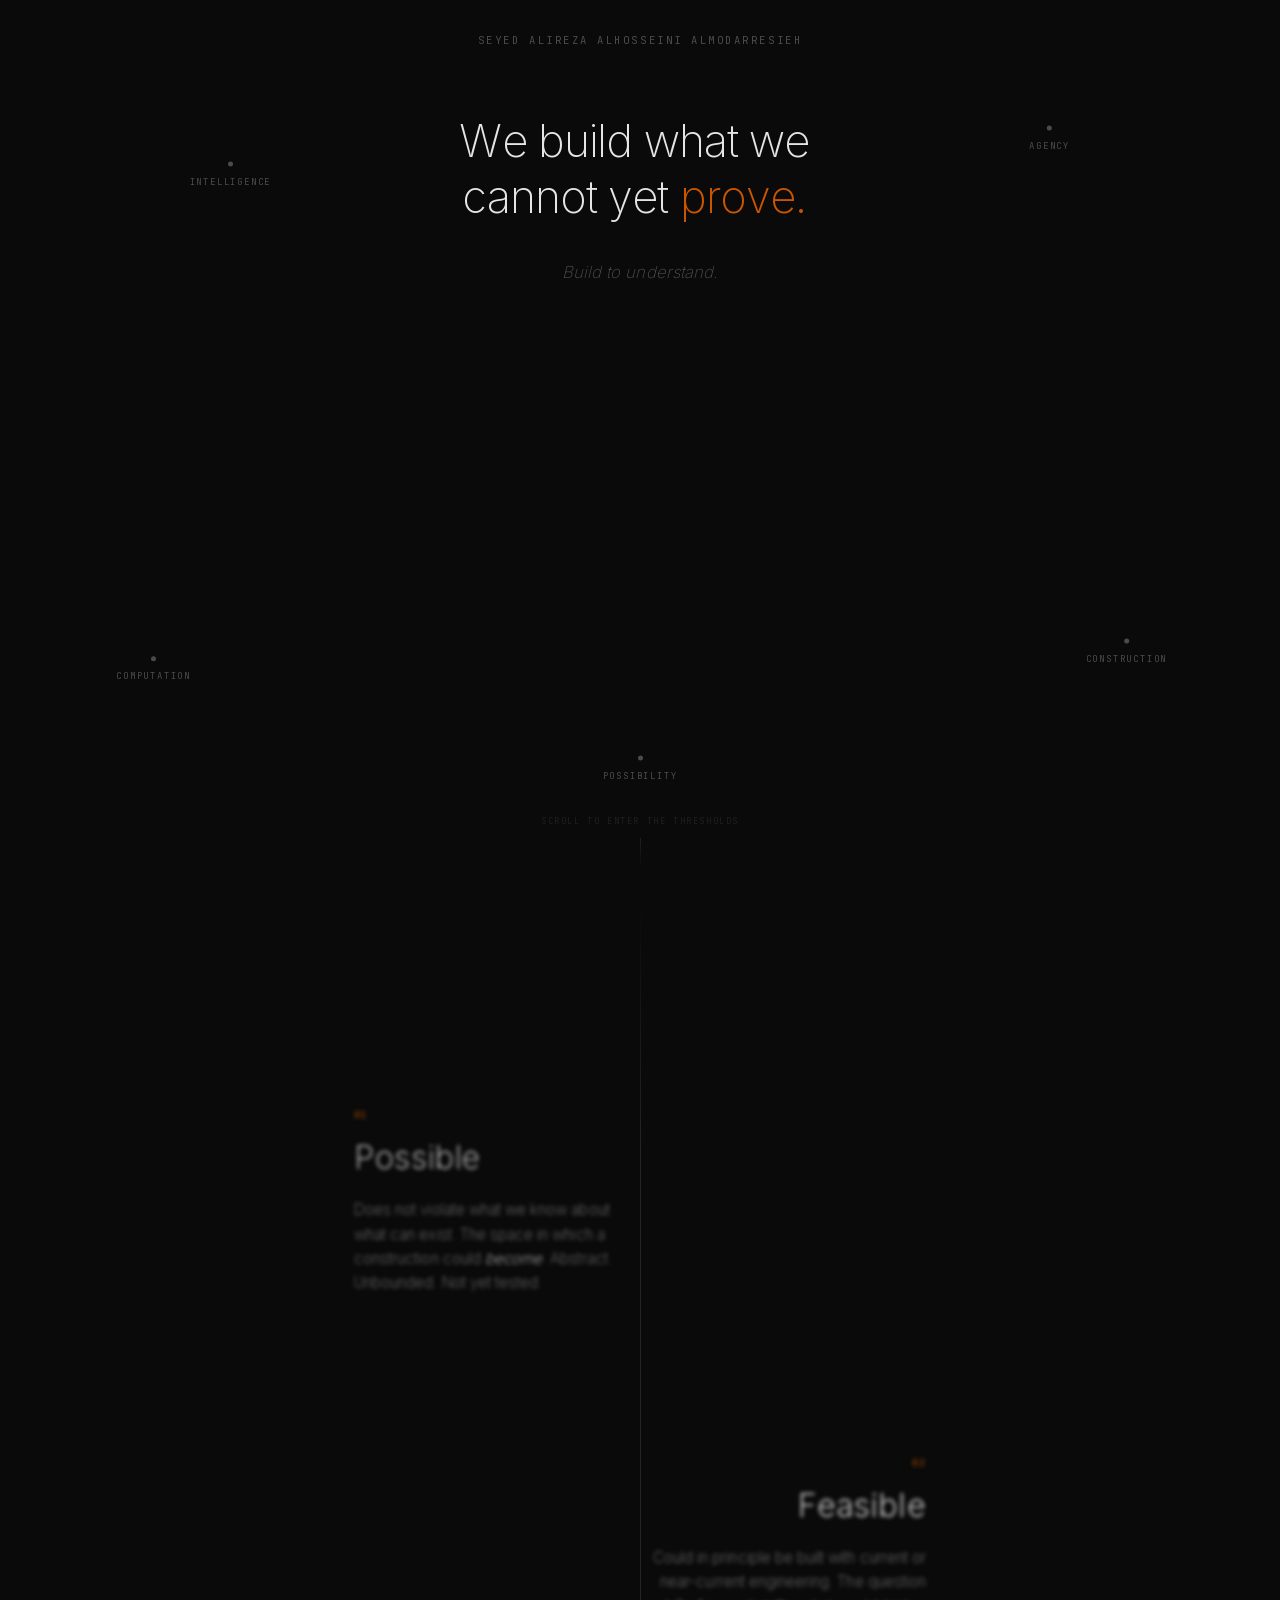
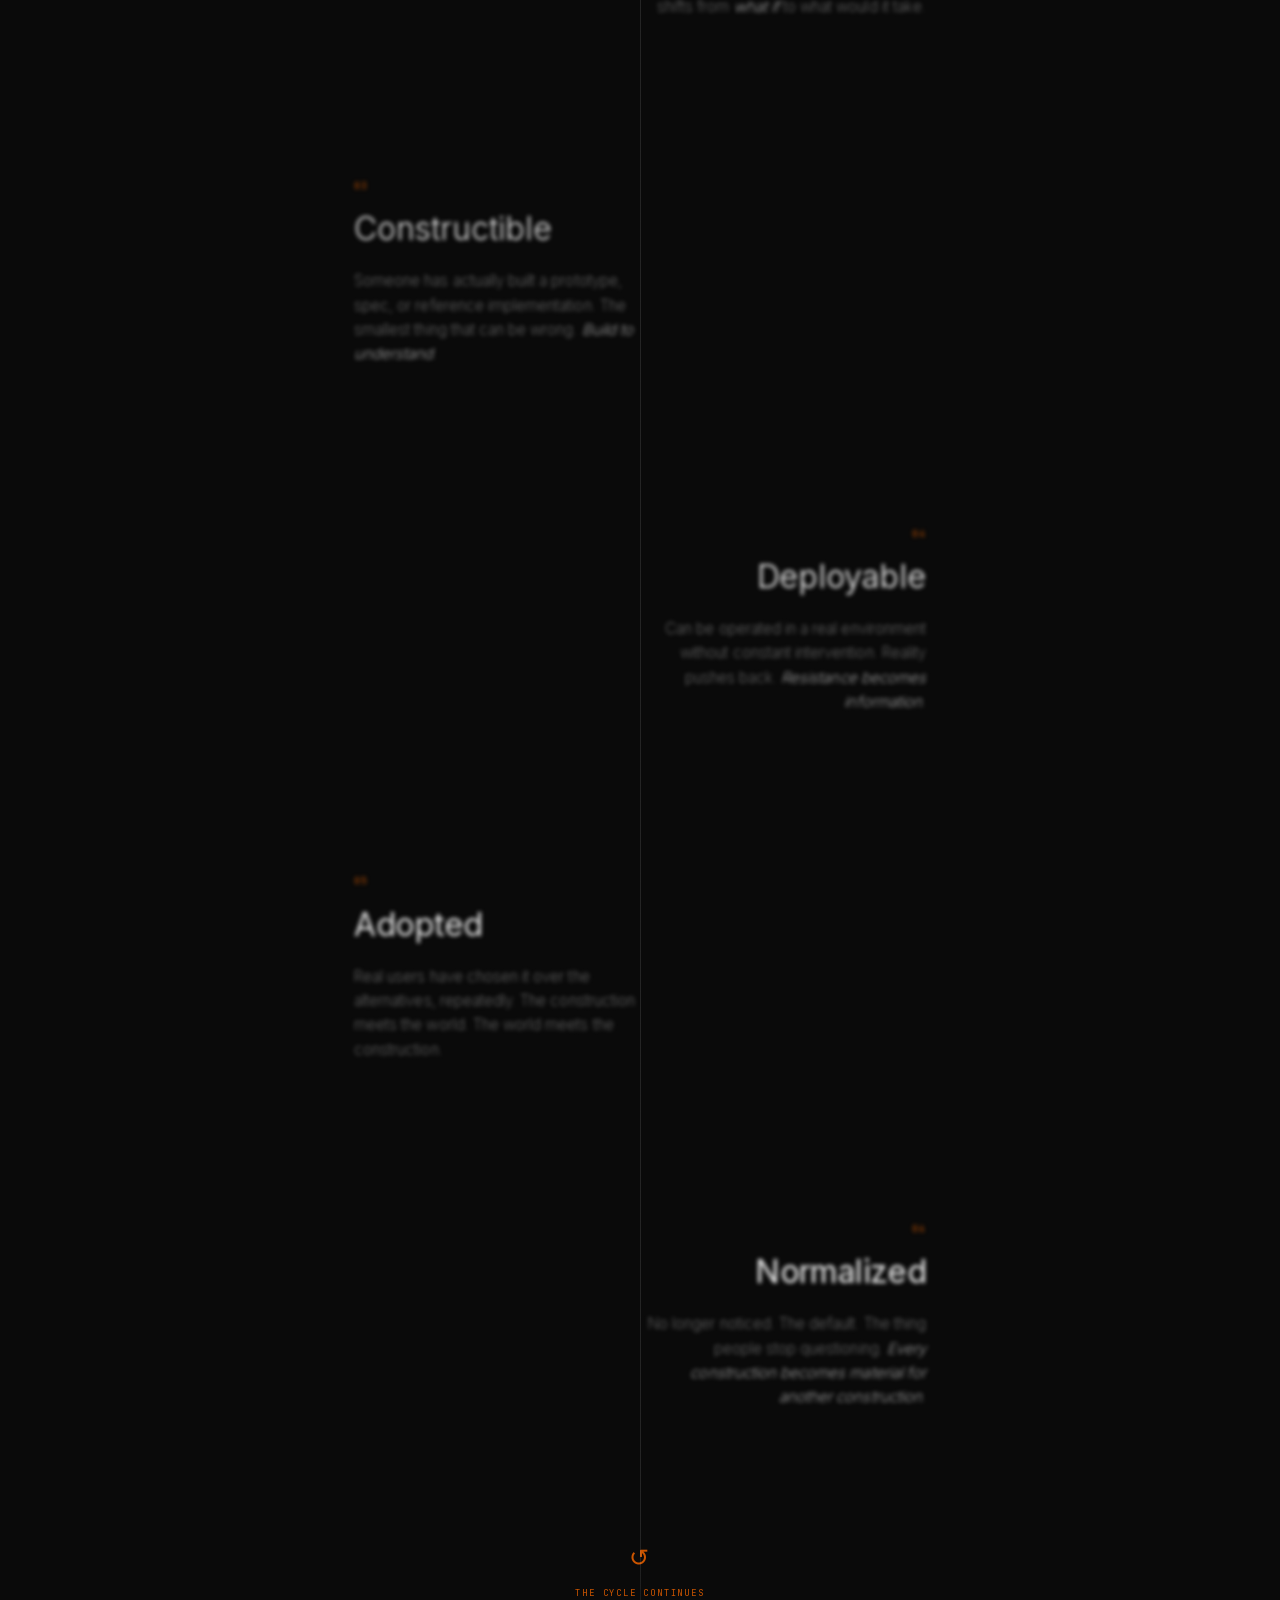
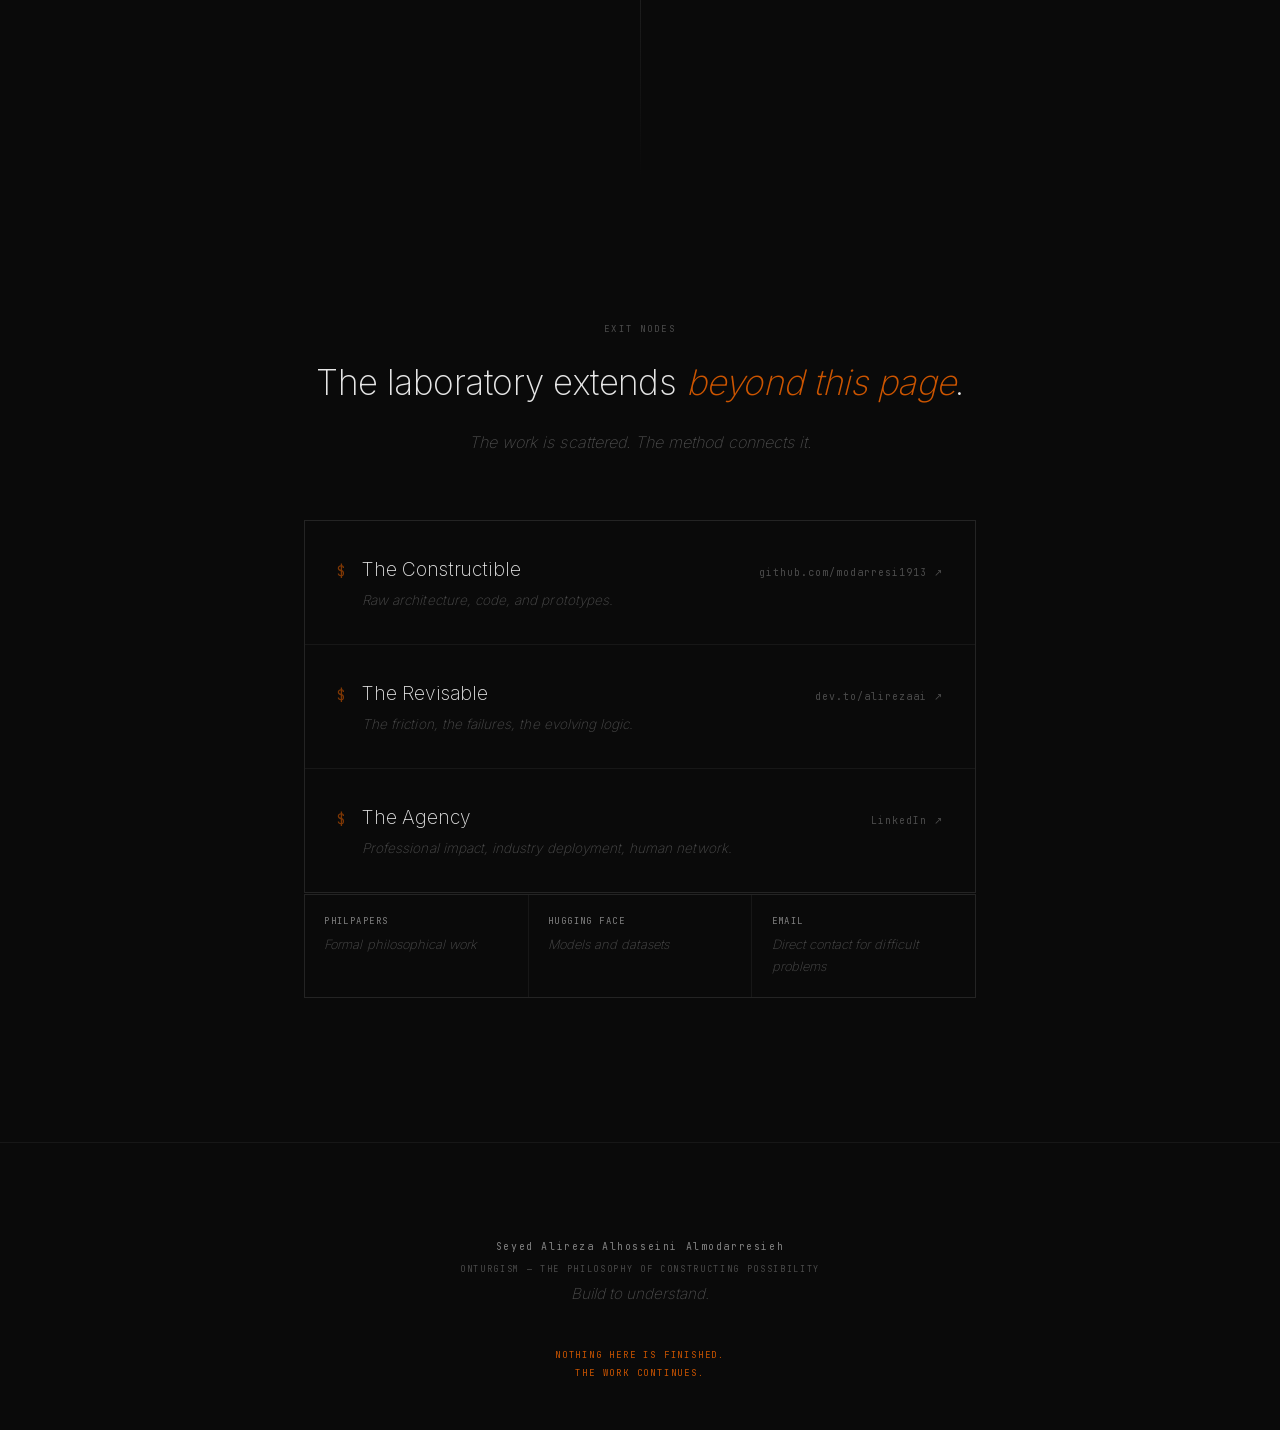
==== commit 460492e7: "The Onturgic Gateway: Next.js + Framer Motion + Tailwind — built static export - Phase 1: Mantra wit" ====
--- a/index.html
+++ b/index.html
@@ -1,493 +1 @@
-<!DOCTYPE html>
-<html lang="en">
-<head>
-  <meta charset="UTF-8">
-  <meta name="viewport" content="width=device-width, initial-scale=1">
-  <title>Ali Modarresi — Independent AI Researcher &amp; Systems Builder</title>
-  <meta name="description" content="Ali Modarresi explores how intelligent systems can become more inspectable, trustworthy, and useful — from AI safety and software provenance to experimental computing architectures. Bold hypotheses, public artifacts, verifiable intelligence.">
-  <link rel="canonical" href="https://modarresi1913.github.io/">
-
-  <!-- Open Graph / social -->
-  <meta property="og:type" content="website">
-  <meta property="og:site_name" content="Ali Modarresi">
-  <meta property="og:title" content="Ali Modarresi — Independent AI Researcher &amp; Systems Builder">
-  <meta property="og:description" content="Bold hypotheses. Public artifacts. Verifiable intelligence. Research on trustworthy AI, experimental computing substrates, and traceable agent systems.">
-  <meta property="og:url" content="https://modarresi1913.github.io/">
-  <meta property="og:image" content="https://modarresi1913.github.io/assets/images/social-preview.png">
-  <meta property="og:image:width" content="1200">
-  <meta property="og:image:height" content="630">
-  <meta name="twitter:card" content="summary_large_image">
-  <meta name="twitter:title" content="Ali Modarresi — Independent AI Researcher &amp; Systems Builder">
-  <meta name="twitter:description" content="Bold hypotheses. Public artifacts. Verifiable intelligence.">
-  <meta name="twitter:image" content="https://modarresi1913.github.io/assets/images/social-preview.png">
-
-  <!-- Icons / RSS -->
-  <link rel="icon" type="image/svg+xml" href="/assets/images/brand-mark.svg">
-
-  <!-- Stylesheet -->
-  <link rel="stylesheet" href="/assets/css/styles.css">
-
-  <!-- JSON-LD: Person -->
-  <script type="application/ld+json">
-  {
-    "@context": "https://schema.org",
-    "@type": "Person",
-    "name": "Ali Modarresi",
-    "alternateName": "Seyed Alireza Alhosseini Almodarresieh",
-    "url": "https://modarresi1913.github.io/",
-    "image": "https://modarresi1913.github.io/assets/images/social-preview.png",
-    "jobTitle": "Independent AI Researcher & Systems Builder",
-    "description": "Independent researcher and systems builder exploring how intelligent systems can become more inspectable, trustworthy, and useful.",
-    "knowsAbout": [
-      "Trustworthy AI",
-      "AI safety",
-      "AI evaluation",
-      "Software provenance",
-      "Biological computing",
-      "Multi-agent systems"
-    ],
-    "sameAs": [
-      "https://github.com/modarresi1913",
-      "https://dev.to/alirezaai",
-      "https://huggingface.co/Alireza1913",
-      "https://philpeople.org/profiles/seyed-alireza-alhosseini-almodarresieh",
-      "https://www.linkedin.com/in/seyed-alireza-alhosseini-almodarresieh-b86057193/"
-    ]
-  }
-  </script>
-
-  <!-- JSON-LD: WebSite -->
-  <script type="application/ld+json">
-  {
-    "@context": "https://schema.org",
-    "@type": "WebSite",
-    "name": "Ali Modarresi",
-    "url": "https://modarresi1913.github.io/",
-    "author": {
-      "@type": "Person",
-      "name": "Ali Modarresi",
-      "alternateName": "Seyed Alireza Alhosseini Almodarresieh"
-    },
-    "inLanguage": "en"
-  }
-  </script>
-</head>
-<body>
-  <a class="skip-link" href="#main">Skip to content</a>
-
-  <header class="site-header">
-    <div class="wrap">
-      <nav class="nav" aria-label="Primary">
-        <a class="brand" href="/" aria-label="Ali Modarresi — home">
-          <svg class="mark" viewBox="0 0 32 32" aria-hidden="true" focusable="false">
-            <defs>
-              <linearGradient id="am-edge-1" x1="0" y1="0" x2="1" y2="1">
-                <stop offset="0%"  stop-color="#7c4dff"/>
-                <stop offset="100%" stop-color="#38e8d4"/>
-              </linearGradient>
-            </defs>
-            <rect x="1" y="1" width="30" height="30" rx="7" fill="#0c1226" stroke="rgba(255,255,255,0.12)"/>
-            <path d="M8,9 L16,12 L24,9 M16,12 L16,22 M16,22 L9,24 M16,22 L23,24"
-                  stroke="url(#am-edge-1)" stroke-width="1.2" fill="none" opacity="0.85"/>
-            <circle cx="8"  cy="9"  r="2.2" fill="#0c1226" stroke="#7c4dff" stroke-width="1.2"/>
-            <circle cx="24" cy="9"  r="2.2" fill="#0c1226" stroke="#7c4dff" stroke-width="1.2"/>
-            <circle cx="9"  cy="24" r="1.8" fill="#0c1226" stroke="#38e8d4" stroke-width="1.2"/>
-            <circle cx="23" cy="24" r="1.8" fill="#0c1226" stroke="#38e8d4" stroke-width="1.2"/>
-            <circle cx="16" cy="12" r="2.6" fill="#0c1226" stroke="#38e8d4" stroke-width="1.4"/>
-            <circle cx="16" cy="22" r="2.2" fill="#0c1226" stroke="#7c4dff" stroke-width="1.2"/>
-          </svg>
-          <span class="name">
-            Ali Modarresi
-            <small>Independent AI Researcher</small>
-          </span>
-        </a>
-
-        <button class="nav-toggle" aria-expanded="false" aria-controls="primary-nav" type="button">
-          <span class="sr-only">Toggle navigation</span>
-          <svg class="icon-open"  viewBox="0 0 24 24" fill="none" stroke="currentColor" stroke-width="2" aria-hidden="true"><path d="M4 7h16M4 12h16M4 17h16"/></svg>
-          <svg class="icon-close" viewBox="0 0 24 24" fill="none" stroke="currentColor" stroke-width="2" aria-hidden="true"><path d="M6 6l12 12M6 18L18 6"/></svg>
-        </button>
-
-        <ul class="nav-links" id="primary-nav">
-          <li><a href="/projects/">Projects</a></li>
-          <li><a href="/research/">Research</a></li>
-          <li><a href="/writing/">Writing</a></li>
-          <li><a href="/about/">About</a></li>
-          <li><a class="nav-cta" href="https://github.com/modarresi1913" rel="noopener">GitHub ↗</a></li>
-        </ul>
-      </nav>
-    </div>
-  </header>
-
-  <main id="main">
-
-    <!-- HERO -->
-    <section class="hero">
-      <div class="wrap">
-        <div class="hero-grid">
-          <div class="hero-text">
-            <span class="eyebrow">Independent AI Researcher &amp; Systems Builder</span>
-            <h1>
-              Bold hypotheses.<br>
-              <span class="accent">Public artifacts.</span><br>
-              <span class="accent-cyan">Verifiable intelligence.</span>
-            </h1>
-            <p class="lede">
-              Most AI work celebrates capability. I work on the quieter half —
-              not what systems can do, but whether you can see why they did it,
-              and revise them when they are wrong. From software provenance and
-              AI safety to biological computing and traceable agents, the
-              throughline is the same: evidence you can check, not assertions
-              you must trust.
-            </p>
-            <div class="hero-ctas">
-              <a class="btn btn--primary" href="#selected-work">
-                Explore selected work
-                <span class="arrow" aria-hidden="true">→</span>
-              </a>
-              <a class="btn btn--ghost" href="/writing/">Read my writing</a>
-              <a class="btn btn--link"  href="https://github.com/modarresi1913" rel="noopener">GitHub ↗</a>
-            </div>
-          </div>
-
-          <div class="hero-art" aria-hidden="false">
-            <!-- Decorative graph-of-ideas motif. Decorative-only; not real experimental data. -->
-            <svg viewBox="0 0 480 480" role="img"
-                 aria-label="Abstract illustration of a graph of ideas — connected nodes representing inspectable intelligent systems. Decorative, not real data.">
-              <defs>
-                <radialGradient id="halo" cx="50%" cy="50%" r="50%">
-                  <stop offset="0%"  stop-color="#7c4dff" stop-opacity="0.45"/>
-                  <stop offset="55%" stop-color="#7c4dff" stop-opacity="0.08"/>
-                  <stop offset="100%" stop-color="#7c4dff" stop-opacity="0"/>
-                </radialGradient>
-                <radialGradient id="halo-cyan" cx="50%" cy="50%" r="50%">
-                  <stop offset="0%"  stop-color="#38e8d4" stop-opacity="0.35"/>
-                  <stop offset="60%" stop-color="#38e8d4" stop-opacity="0.05"/>
-                  <stop offset="100%" stop-color="#38e8d4" stop-opacity="0"/>
-                </radialGradient>
-                <linearGradient id="edge" x1="0" y1="0" x2="1" y2="1">
-                  <stop offset="0%"  stop-color="#7c4dff" stop-opacity="0.7"/>
-                  <stop offset="100%" stop-color="#38e8d4" stop-opacity="0.4"/>
-                </linearGradient>
-                <style>
-                  .node        { fill: #0c1226; stroke: #7c4dff; stroke-width: 1.4; }
-                  .node-cyan   { fill: #0c1226; stroke: #38e8d4; stroke-width: 1.4; }
-                  .node-soft   { fill: #0c1226; stroke: rgba(255,255,255,0.18); stroke-width: 1; }
-                  .edge-line   { stroke: url(#edge); stroke-width: 1; fill: none; opacity: 0.65; }
-                  .edge-soft   { stroke: rgba(255,255,255,0.10); stroke-width: 1; fill: none; }
-                  .label       { font-family: ui-monospace, "JetBrains Mono", monospace; font-size: 9px; fill: #7d8aab; letter-spacing: 0.06em; }
-                  .pulse       { transform-origin: center; transform-box: fill-box; }
-                  @media (prefers-reduced-motion: no-preference) {
-                    .pulse    { animation: heroPulse 4.2s ease-in-out infinite; }
-                    @keyframes heroPulse {
-                      0%,100% { opacity: 0.4; transform: scale(0.92); }
-                      50%     { opacity: 1;   transform: scale(1.06); }
-                    }
-                    .is-active { animation: heroPulse 3.6s ease-in-out infinite; }
-                    .drift     { animation: heroDrift 14s ease-in-out infinite; }
-                    @keyframes heroDrift {
-                      0%,100% { transform: translate(0,0); }
-                      50%     { transform: translate(1.5px,-1.5px); }
-                    }
-                  }
-                </style>
-              </defs>
-
-              <circle cx="320" cy="160" r="200" fill="url(#halo)"/>
-              <circle cx="140" cy="330" r="160" fill="url(#halo-cyan)"/>
-              <circle cx="240" cy="240" r="210" fill="none" stroke="rgba(255,255,255,0.04)" stroke-width="1"/>
-              <circle cx="240" cy="240" r="150" fill="none" stroke="rgba(255,255,255,0.05)" stroke-width="1" stroke-dasharray="2 6"/>
-
-              <g class="drift">
-                <path class="edge-line" d="M120,160 L200,140 L260,220 L360,180"/>
-                <path class="edge-line" d="M120,160 L180,260 L260,220"/>
-                <path class="edge-line" d="M260,220 L300,330 L200,360 L180,260"/>
-                <path class="edge-line" d="M360,180 L400,280 L300,330"/>
-                <path class="edge-soft" d="M80,260 L120,160"/>
-                <path class="edge-soft" d="M200,140 L260,80 L360,90 L360,180"/>
-                <path class="edge-soft" d="M400,280 L420,360 L300,330"/>
-                <path class="edge-soft" d="M200,360 L120,400 L80,260"/>
-              </g>
-
-              <g>
-                <circle class="node-soft" cx="80"  cy="260" r="6"/>
-                <circle class="node-soft" cx="260" cy="80"  r="5"/>
-                <circle class="node-soft" cx="360" cy="90"  r="6"/>
-                <circle class="node-soft" cx="420" cy="360" r="5"/>
-                <circle class="node-soft" cx="120" cy="400" r="5"/>
-
-                <circle class="node" data-node="1" cx="120" cy="160" r="9"/>
-                <circle class="node" data-node="1" cx="200" cy="140" r="7"/>
-                <circle class="node" data-node="1" cx="360" cy="180" r="9"/>
-                <circle class="node" data-node="1" cx="180" cy="260" r="7"/>
-                <circle class="node" data-node="1" cx="400" cy="280" r="7"/>
-
-                <circle class="node-cyan pulse" data-node="1" cx="260" cy="220" r="11"/>
-                <circle class="node-cyan"       data-node="1" cx="300" cy="330" r="8"/>
-                <circle class="node-cyan"       data-node="1" cx="200" cy="360" r="7"/>
-
-                <circle cx="260" cy="220" r="2.5" fill="#38e8d4"/>
-              </g>
-
-              <text class="label" x="132" y="156">Q-01</text>
-              <text class="label" x="212" y="136">S-02</text>
-              <text class="label" x="372" y="176">E-03</text>
-              <text class="label" x="272" y="216">core</text>
-              <text class="label" x="312" y="326">R-04</text>
-              <text class="label" x="192" y="376">V-05</text>
-            </svg>
-          </div>
-        </div>
-      </div>
-    </section>
-
-    <!-- TAGLINE STRIP -->
-    <div class="tagline-strip" aria-hidden="true">
-      <span>Question</span><span>Specification</span><span>Prototype</span><span>Evaluation</span><span>Revision</span><span>Open artifacts</span>
-    </div>
-
-    <!-- RESEARCH DIRECTIONS -->
-    <section id="research-directions">
-      <div class="wrap">
-        <div class="section-head">
-          <span class="eyebrow">Research directions</span>
-          <h2>Three intersecting lines of inquiry</h2>
-          <p>Three working programs, not a finished theory. They cross-pollinate: an idea from biological computing can inform agent design; a problem in AI safety can motivate a new specification. The boundaries are working hypotheses, not walls.</p>
-        </div>
-
-        <div class="grid-3">
-          <article class="card">
-            <span class="index">01 · Trustworthy AI</span>
-            <h3>Inspectability, provenance, and the limits of evaluation</h3>
-            <p>Safety, evaluation, uncertainty, provenance. The goal is not to assert that a system is safe, but to make the evidence behind such a claim inspectable — so a third party can check it, contest it, or revise it.</p>
-            <div class="tags">
-              <span class="tag">AI safety</span>
-              <span class="tag">evaluation</span>
-              <span class="tag">provenance</span>
-              <span class="tag">uncertainty</span>
-            </div>
-          </article>
-
-          <article class="card">
-            <span class="index">02 · New Computing Substrates</span>
-            <h3>Biological computing and experimental architectures</h3>
-            <p>Open specifications and reference emulators for biological neural networks — and adjacent architectures that question a single assumption: that intelligence must run on deterministic digital logic.</p>
-            <div class="tags">
-              <span class="tag">biological computing</span>
-              <span class="tag">organoids</span>
-              <span class="tag">open spec</span>
-              <span class="tag">MEA</span>
-            </div>
-          </article>
-
-          <article class="card">
-            <span class="index">03 · Agents for Real Systems</span>
-            <h3>Multi-agent architectures for traceable decisions</h3>
-            <p>Agent swarms for real, consequential workflows — trading, logistics, compliance. Every decision must be traceable after the fact and contestable through a defined procedure, not opaque by default.</p>
-            <div class="tags">
-              <span class="tag">multi-agent</span>
-              <span class="tag">traceability</span>
-              <span class="tag">workflow</span>
-              <span class="tag">contestability</span>
-            </div>
-          </article>
-        </div>
-      </div>
-    </section>
-
-    <!-- SELECTED WORK -->
-    <section id="selected-work" class="section--tight">
-      <div class="wrap">
-        <div class="section-head">
-          <span class="eyebrow">Selected work</span>
-          <h2>Three artifacts, in progress</h2>
-          <p>Three open artifacts, in progress. Descriptions and maturity labels are quoted from the repositories themselves — not invented for this page.</p>
-        </div>
-
-        <!-- EvoGuard -->
-        <article class="work">
-          <div class="work-meta">
-            <span class="badge">Trustworthy AI</span>
-            <h3>EvoGuard</h3>
-            <p class="subtitle">Evidence-driven control for AI-assisted code changes</p>
-            <p class="repo-link">github.com/modarresi1913/Evoguard</p>
-            <p class="maturity"><strong>Maturity:</strong> Self-deployable template; reference implementation.</p>
-          </div>
-          <div class="work-body">
-            <p>A context-aware gate between AI code generation and your <code>main</code> branch. Every AI-touched pull request is evaluated against the codebase's history, contracts, dependencies, tests, conventions, and security constraints — and either explained or blocked before merge.</p>
-            <p class="problem">Problem: AI-generated code reaches <code>main</code> with no inspectable chain of evidence. EvoGuard asks: what would it take to make every AI-touched change reviewable <em>before</em> merge?</p>
-            <a class="cta" href="https://github.com/modarresi1913/Evoguard" rel="noopener">
-              Explore project <span aria-hidden="true">→</span>
-            </a>
-          </div>
-        </article>
-
-        <!-- OrganoidOS -->
-        <article class="work">
-          <div class="work-meta">
-            <span class="badge">New Computing Substrates</span>
-            <h3>OrganoidOS</h3>
-            <p class="subtitle">Open operating-system specification for biological neural computing</p>
-            <p class="repo-link">github.com/modarresi1913/OrganoidOS</p>
-            <p class="maturity"><strong>Maturity:</strong> v0.1 stable spec + L0 reference emulator (CI green). v1.0 target: multi-vendor conformance.</p>
-          </div>
-          <div class="work-body">
-            <p>An open operating-system layer for biological neural networks — cultured cortical organoids, MEA-coupled cultures, and the in-silico models that approximate them. Ships a versioned specification and a reference emulator. No biological result is claimed.</p>
-            <p class="problem">Problem: biological neural networks exhibit properties no current silicon substrate replicates, yet there is no shared OS layer for experimenting with them. OrganoidOS proposes one — as an open, forkable specification.</p>
-            <a class="cta" href="https://github.com/modarresi1913/OrganoidOS" rel="noopener">
-              Explore project <span aria-hidden="true">→</span>
-            </a>
-          </div>
-        </article>
-
-        <!-- Neuro-Continuum -->
-        <article class="work">
-          <div class="work-meta">
-            <span class="badge">Trustworthy AI · Agents</span>
-            <h3>Neuro-Continuum</h3>
-            <p class="subtitle">An experimental architecture for context-adaptive, safety-aware AI interactions</p>
-            <p class="repo-link">github.com/modarresi1913/neuro-continuum-ai</p>
-            <p class="maturity"><strong>Maturity:</strong> Experimental architecture + browser demo. The core hypothesis is explicitly falsifiable.</p>
-          </div>
-          <div class="work-body">
-            <p>Estimates probabilistic <em>interaction states</em> from observable signals, then adapts the response policy. Every number in the demo is labelled <strong>ESTIMATE</strong>, never <strong>DIAGNOSIS</strong> — the project deliberately rejects human classification as a goal.</p>
-            <p class="problem">Problem: stateless AI treats two users with identical prompts identically, even when their interaction states differ. The architecture explores whether context estimation can improve interaction quality — and surfaces cases where it does not.</p>
-            <a class="cta" href="https://github.com/modarresi1913/neuro-continuum-ai" rel="noopener">
-              Explore project <span aria-hidden="true">→</span>
-            </a>
-          </div>
-        </article>
-      </div>
-    </section>
-
-    <!-- RESEARCH APPROACH -->
-    <section id="approach">
-      <div class="wrap">
-        <div class="section-head">
-          <span class="eyebrow">Research approach</span>
-          <h2>A working method, not a guarantee</h2>
-          <p>How the work moves from a question to something inspectable. These are principles that guide each project — not proof that every project has completed every stage.</p>
-        </div>
-
-        <ol class="pipeline" aria-label="Research pipeline stages">
-          <li class="stage">
-            <h4>Question</h4>
-            <p>Start from a falsifiable question, not a conclusion. Say what would have to be true for the idea to fail.</p>
-          </li>
-          <li class="stage">
-            <h4>Specification</h4>
-            <p>Write the idea as an open spec: terms, interfaces, invariants, conformance levels. Make it forkable.</p>
-          </li>
-          <li class="stage">
-            <h4>Prototype</h4>
-            <p>Build the smallest implementation that can be wrong. A reference emulator counts; a slide deck does not.</p>
-          </li>
-          <li class="stage">
-            <h4>Evaluation</h4>
-            <p>Run it against a benchmark designed to surface failure — including the failure the team hoped not to find.</p>
-          </li>
-          <li class="stage">
-            <h4>Revision</h4>
-            <p>Publish what changed and why. Specs are versioned; abandoned directions are documented, not deleted.</p>
-          </li>
-        </ol>
-        <p class="pipeline-note">
-          A project can sit at any stage for a long time, and revising a specification is not failure — it is the method working as intended.
-        </p>
-      </div>
-    </section>
-
-    <!-- WRITING -->
-    <section id="writing" class="section--tight">
-      <div class="wrap">
-        <div class="section-head">
-          <span class="eyebrow">Writing</span>
-          <h2>Public notes, not a publication list</h2>
-          <p>Writing is where unfinished ideas are tested in public. This page links to the DEV profile rather than curating titles — articles should be read on their own terms, not as a polished corpus.</p>
-        </div>
-        <p class="writing-row">
-          <a class="btn btn--ghost" href="https://dev.to/alirezaai" rel="noopener">Read on DEV.to ↗</a>
-          <span class="meta">No article titles, dates, or reading-time statistics are reproduced on this site to avoid implying verification I did not perform.</span>
-        </p>
-      </div>
-    </section>
-
-    <!-- COLLABORATION -->
-    <section id="collaboration">
-      <div class="wrap">
-        <div class="collab">
-          <span class="eyebrow">Collaboration</span>
-          <h2 style="font-family:var(--font-serif);font-weight:600;font-size:clamp(1.6rem,1.2rem+1.6vw,2.4rem);margin-block:0.6rem 0.8rem;color:var(--ink);letter-spacing:-0.01em;">
-            Open to research collaboration and relevant technical work
-          </h2>
-          <p>
-            If you work on trustworthy AI, experimental computing, or open
-            research infrastructure — explore the artifacts and connect to
-            discuss potential collaboration.
-          </p>
-          <div class="ctas">
-            <a class="btn btn--primary" href="https://www.linkedin.com/in/seyed-alireza-alhosseini-almodarresieh-b86057193/" rel="noopener">LinkedIn ↗</a>
-            <a class="btn btn--ghost"   href="https://github.com/modarresi1913" rel="noopener">GitHub ↗</a>
-            <a class="btn btn--ghost"   href="https://huggingface.co/Alireza1913" rel="noopener">Hugging Face ↗</a>
-          </div>
-          <p class="note">
-            No contact form is provided because it would require a backend service.
-            Direct messages via LinkedIn or issues on a relevant repository are the most reliable channels.
-          </p>
-        </div>
-      </div>
-    </section>
-
-  </main>
-
-  <!-- FOOTER -->
-  <footer class="site-footer">
-    <div class="wrap">
-      <div class="footer-grid">
-        <div class="footer-identity">
-          <div class="name">Ali Modarresi</div>
-          <div class="fullname">Seyed Alireza Alhosseini Almodarresieh</div>
-          <p>Independent AI researcher and systems builder. Open specifications, public artifacts, falsifiable ideas.</p>
-
-          <div class="crazy-ai">
-            <img src="/assets/images/crazy-ai-logo-small.png"
-                       alt="Crazy AI logo — white letter C with a glossy purple sphere inside, surrounded by a violet starburst."
-                       width="38" height="40" loading="lazy"
-                       style="display:block;margin-bottom:0.6rem;" /><strong>Crazy AI</strong> — an exploratory research identity for ideas that sound unconventional at first, developed through open specifications, prototypes, and critical evaluation. Not an incorporated company, funded laboratory, or established organization.
-          </div>
-        </div>
-
-        <div>
-          <h4>Site</h4>
-          <ul>
-            <li><a href="/">Home</a></li>
-            <li><a href="/projects/">Projects</a></li>
-            <li><a href="/research/">Research</a></li>
-            <li><a href="/writing/">Writing</a></li>
-            <li><a href="/about/">About</a></li>
-          </ul>
-        </div>
-
-        <div>
-          <h4>Elsewhere</h4>
-          <ul>
-            <li><a href="https://github.com/modarresi1913" rel="noopener">GitHub ↗</a></li>
-            <li><a href="https://dev.to/alirezaai" rel="noopener">DEV.to ↗</a></li>
-            <li><a href="https://huggingface.co/Alireza1913" rel="noopener">Hugging Face ↗</a></li>
-            <li><a href="https://philpeople.org/profiles/seyed-alireza-alhosseini-almodarresieh" rel="noopener">PhilPeople ↗</a></li>
-            <li><a href="https://www.linkedin.com/in/seyed-alireza-alhosseini-almodarresieh-b86057193/" rel="noopener">LinkedIn ↗</a></li>
-          </ul>
-        </div>
-      </div>
-
-      <div class="footer-bottom">
-        <span>© <span id="year">2026</span> Ali Modarresi. All artifacts published under their respective repository licenses.</span>
-        <span>Bold hypotheses · Public artifacts · Verifiable intelligence</span>
-      </div>
-    </div>
-  </footer>
-
-  <script src="/assets/js/main.js" defer></script>
-  <script>document.getElementById("year").textContent = new Date().getFullYear();</script>
-</body>
-</html>
+<!DOCTYPE html><html lang="en" class="__variable_a32fde __variable_a3cc63"><head><meta charSet="utf-8"/><meta name="viewport" content="width=device-width, initial-scale=1"/><link rel="preload" href="/_next/static/media/558ca1a6aa3cb55e-s.p.woff2" as="font" crossorigin="" type="font/woff2"/><link rel="preload" href="/_next/static/media/e4af272ccee01ff0-s.p.woff2" as="font" crossorigin="" type="font/woff2"/><link rel="stylesheet" href="/_next/static/css/e31d667ce4dcf91e.css" data-precedence="next"/><link rel="preload" as="script" fetchPriority="low" href="/_next/static/chunks/webpack-e077351e09100d46.js"/><script src="/_next/static/chunks/fd9d1056-4a917af64af6b262.js" async=""></script><script src="/_next/static/chunks/23-3599e9e08fef641d.js" async=""></script><script src="/_next/static/chunks/main-app-f34cb756b01b1a64.js" async=""></script><script src="/_next/static/chunks/0-1306d2422d971b0b.js" async=""></script><script src="/_next/static/chunks/app/page-71e431155c81ca81.js" async=""></script><link rel="canonical" href="https://almodarresieh.github.io/"/><link rel="icon" type="image/svg+xml" href="/assets/images/glyph.svg"/><meta name="theme-color" content="#0A0A0A"/><title>Seyed Alireza Alhosseini Almodarresieh — We build what we cannot yet prove</title><meta name="description" content="Onturgism: the philosophy of constructing possibility. An intellectual instrument. We build what we cannot yet prove."/><meta name="author" content="Seyed Alireza Alhosseini Almodarresieh"/><meta name="robots" content="index, follow"/><meta property="og:title" content="We build what we cannot yet prove."/><meta property="og:description" content="Onturgism — the philosophy of constructing possibility."/><meta property="og:url" content="https://almodarresieh.github.io/"/><meta property="og:site_name" content="Almodarresieh"/><meta property="og:type" content="website"/><meta name="twitter:card" content="summary_large_image"/><meta name="twitter:title" content="We build what we cannot yet prove."/><meta name="twitter:description" content="Onturgism — the philosophy of constructing possibility."/><meta name="next-size-adjust"/><script type="application/ld+json">{"@context":"https://schema.org","@type":"Person","name":"Seyed Alireza Alhosseini Almodarresieh","alternateName":"Ali Modarresi","url":"https://almodarresieh.github.io/","email":"mailto:modarresi1913@gmail.com","jobTitle":"Philosopher / Independent Researcher / Builder","description":"Creator of Onturgism (the philosophy of constructing possibility) and Ontacture (build to understand).","knowsAbout":["Onturgism","Ontacture","Constructive philosophy","AI philosophy","AI governance","Post-superintelligence philosophy","Human agency","Constructing possibility"],"sameAs":["https://github.com/modarresi1913","https://dev.to/alirezaai","https://huggingface.co/Alireza1913","https://philpeople.org/profiles/seyed-alireza-alhosseini-almodarresieh","https://www.linkedin.com/in/seyed-alireza-alhosseini-almodarresieh-b86057193/"]}</script><script src="/_next/static/chunks/polyfills-78c92fac7aa8fdd8.js" noModule=""></script></head><body><a class="skip-link" href="#main">Skip to content</a><svg class="kintsugi-layer" aria-hidden="true" xmlns="http://www.w3.org/2000/svg"></svg><main id="main" style="font-variation-settings:&quot;wght&quot; 200, &quot;wdth&quot; 100.0;transition:font-variation-settings 0.4s ease-out"><p class="sr-only">Seyed Alireza Alhosseini Almodarresieh — The Onturgic Gateway. Onturgism: the philosophy of constructing possibility. Ontacture: build to understand. We build what we cannot yet prove.</p><section class="phase-mantra" style="min-height:100vh;display:flex;align-items:center;justify-content:center;position:relative;overflow:hidden"><div class="mantra-parallax" style="width:100%;height:100%;position:absolute;inset:0;transform:none"><div class="coords-orbit" style="position:absolute;inset:0;pointer-events:none"><button class="coord-node" data-coord="intelligence" style="position:absolute;left:18%;top:22%;transform:translate(-50%, -50%);background:transparent;border:none;cursor:pointer;pointer-events:auto;text-align:center;padding:0.5rem;animation:coordFloat 6s ease-in-out infinite;animation-delay:0s" aria-label="Intelligence: Can intelligence be constructed without becoming opaque?"><span style="display:block;width:5px;height:5px;border-radius:50%;background:var(--ink-mute);margin:0 auto 0.5rem;box-shadow:none;transform:scale(1);transition:background 0.5s cubic-bezier(0.16,1,0.3,1), box-shadow 0.5s, transform 0.5s"></span><span style="display:block;font-family:var(--font-jetbrains), monospace;font-size:0.56rem;letter-spacing:0.2em;text-transform:uppercase;color:var(--ink-mute);white-space:nowrap;transition:color 0.5s">Intelligence</span><span style="display:block;font-style:italic;font-size:0.82rem;color:var(--accent);max-width:220px;margin:0.5rem auto 0;opacity:0;transform:translateY(4px);transition:opacity 0.5s, transform 0.5s;pointer-events:none;line-height:1.4">Can intelligence be constructed without becoming opaque?</span></button><button class="coord-node" data-coord="agency" style="position:absolute;left:82%;top:18%;transform:translate(-50%, -50%);background:transparent;border:none;cursor:pointer;pointer-events:auto;text-align:center;padding:0.5rem;animation:coordFloat 6s ease-in-out infinite;animation-delay:0.3s" aria-label="Agency: Can autonomous systems remain contestable?"><span style="display:block;width:5px;height:5px;border-radius:50%;background:var(--ink-mute);margin:0 auto 0.5rem;box-shadow:none;transform:scale(1);transition:background 0.5s cubic-bezier(0.16,1,0.3,1), box-shadow 0.5s, transform 0.5s"></span><span style="display:block;font-family:var(--font-jetbrains), monospace;font-size:0.56rem;letter-spacing:0.2em;text-transform:uppercase;color:var(--ink-mute);white-space:nowrap;transition:color 0.5s">Agency</span><span style="display:block;font-style:italic;font-size:0.82rem;color:var(--accent);max-width:220px;margin:0.5rem auto 0;opacity:0;transform:translateY(4px);transition:opacity 0.5s, transform 0.5s;pointer-events:none;line-height:1.4">Can autonomous systems remain contestable?</span></button><button class="coord-node" data-coord="computation" style="position:absolute;left:12%;top:78%;transform:translate(-50%, -50%);background:transparent;border:none;cursor:pointer;pointer-events:auto;text-align:center;padding:0.5rem;animation:coordFloat 6s ease-in-out infinite;animation-delay:0.6s" aria-label="Computation: What happens when biological matter becomes a computational substrate?"><span style="display:block;width:5px;height:5px;border-radius:50%;background:var(--ink-mute);margin:0 auto 0.5rem;box-shadow:none;transform:scale(1);transition:background 0.5s cubic-bezier(0.16,1,0.3,1), box-shadow 0.5s, transform 0.5s"></span><span style="display:block;font-family:var(--font-jetbrains), monospace;font-size:0.56rem;letter-spacing:0.2em;text-transform:uppercase;color:var(--ink-mute);white-space:nowrap;transition:color 0.5s">Computation</span><span style="display:block;font-style:italic;font-size:0.82rem;color:var(--accent);max-width:220px;margin:0.5rem auto 0;opacity:0;transform:translateY(4px);transition:opacity 0.5s, transform 0.5s;pointer-events:none;line-height:1.4">What happens when biological matter becomes a computational substrate?</span></button><button class="coord-node" data-coord="construction" style="position:absolute;left:88%;top:75%;transform:translate(-50%, -50%);background:transparent;border:none;cursor:pointer;pointer-events:auto;text-align:center;padding:0.5rem;animation:coordFloat 6s ease-in-out infinite;animation-delay:0.9s" aria-label="Construction: What does it mean to construct possibility?"><span style="display:block;width:5px;height:5px;border-radius:50%;background:var(--ink-mute);margin:0 auto 0.5rem;box-shadow:none;transform:scale(1);transition:background 0.5s cubic-bezier(0.16,1,0.3,1), box-shadow 0.5s, transform 0.5s"></span><span style="display:block;font-family:var(--font-jetbrains), monospace;font-size:0.56rem;letter-spacing:0.2em;text-transform:uppercase;color:var(--ink-mute);white-space:nowrap;transition:color 0.5s">Construction</span><span style="display:block;font-style:italic;font-size:0.82rem;color:var(--accent);max-width:220px;margin:0.5rem auto 0;opacity:0;transform:translateY(4px);transition:opacity 0.5s, transform 0.5s;pointer-events:none;line-height:1.4">What does it mean to construct possibility?</span></button><button class="coord-node" data-coord="possibility" style="position:absolute;left:50%;top:88%;transform:translate(-50%, -50%);background:transparent;border:none;cursor:pointer;pointer-events:auto;text-align:center;padding:0.5rem;animation:coordFloat 6s ease-in-out infinite;animation-delay:1.2s" aria-label="Possibility: Can philosophy become a method of construction?"><span style="display:block;width:5px;height:5px;border-radius:50%;background:var(--ink-mute);margin:0 auto 0.5rem;box-shadow:none;transform:scale(1);transition:background 0.5s cubic-bezier(0.16,1,0.3,1), box-shadow 0.5s, transform 0.5s"></span><span style="display:block;font-family:var(--font-jetbrains), monospace;font-size:0.56rem;letter-spacing:0.2em;text-transform:uppercase;color:var(--ink-mute);white-space:nowrap;transition:color 0.5s">Possibility</span><span style="display:block;font-style:italic;font-size:0.82rem;color:var(--accent);max-width:220px;margin:0.5rem auto 0;opacity:0;transform:translateY(4px);transition:opacity 0.5s, transform 0.5s;pointer-events:none;line-height:1.4">Can philosophy become a method of construction?</span></button></div><div class="mantra-center" style="position:relative;z-index:2;text-align:center;padding:2rem"><div style="font-family:var(--font-jetbrains), monospace;font-size:clamp(0.6rem, 0.5rem + 0.2vw, 0.75rem);letter-spacing:0.24em;text-transform:uppercase;color:var(--ink-mute);margin-bottom:clamp(2.5rem, 6vw, 4rem)">Seyed Alireza Alhosseini Almodarresieh</div><h1 class="mantra-text" aria-label="We build what we cannot yet prove" style="font-family:var(--font-inter), sans-serif;font-weight:200;font-size:clamp(1.4rem, 0.8rem + 3vw, 2.8rem);line-height:1.25;letter-spacing:-0.02em;color:var(--ink);max-width:16ch;margin:0 auto"><span class="mantra-word" style="display:inline-block;margin-right:0.25em;color:inherit;opacity:0;will-change:opacity,transform;transform:translateY(8px)">We</span><span class="mantra-word" style="display:inline-block;margin-right:0.25em;color:inherit;opacity:0;will-change:opacity,transform;transform:translateY(8px)">build</span><span class="mantra-word" style="display:inline-block;margin-right:0.25em;color:inherit;opacity:0;will-change:opacity,transform;transform:translateY(8px)">what</span><span class="mantra-word" style="display:inline-block;margin-right:0.25em;color:inherit;opacity:0;will-change:opacity,transform;transform:translateY(8px)">we</span><span class="mantra-word" style="display:inline-block;margin-right:0.25em;color:inherit;opacity:0;will-change:opacity,transform;transform:translateY(8px)">cannot</span><span class="mantra-word" style="display:inline-block;margin-right:0.25em;color:inherit;opacity:0;will-change:opacity,transform;transform:translateY(8px)">yet</span><span class="mantra-word" style="display:inline-block;margin-right:0.25em;color:var(--accent);opacity:0;will-change:opacity,transform;transform:translateY(8px)">prove.</span></h1><div style="font-style:italic;font-size:clamp(0.9rem, 0.8rem + 0.3vw, 1.1rem);color:var(--ink-mute);margin-top:2rem;font-weight:300">Build to understand.</div></div></div><div style="position:absolute;bottom:2rem;left:50%;transform:translateX(-50%);display:flex;flex-direction:column;align-items:center;gap:0.6rem;font-family:var(--font-jetbrains), monospace;font-size:0.5rem;letter-spacing:0.2em;text-transform:uppercase;color:var(--ink-faint)"><span>Scroll to enter the thresholds</span><span style="width:1px;height:30px;background:linear-gradient(to bottom, var(--ink-faint), transparent);animation:scrollPulse 2.5s ease-in-out infinite"></span></div></section><section class="phase-thresholds" style="position:relative;padding-block:clamp(4rem, 10vw, 8rem);max-width:700px;margin-inline:auto;padding-inline:clamp(1.5rem, 5vw, 4rem)"><div aria-hidden="true" style="position:absolute;left:50%;top:0;bottom:0;width:1px;background:linear-gradient(to bottom, transparent, var(--line-mid) 10%, var(--line-mid) 90%, transparent)"></div><div data-stage="0" style="padding-block:clamp(3rem, 7vw, 5rem);position:relative;opacity:0.15;filter:blur(2px);transform:translateY(20px);transition:opacity 0.8s cubic-bezier(0.16,1,0.3,1), transform 0.8s cubic-bezier(0.16,1,0.3,1), filter 0.8s cubic-bezier(0.16,1,0.3,1);text-align:left;padding-left:0;padding-right:50%"><span style="font-family:var(--font-jetbrains), monospace;font-size:0.56rem;letter-spacing:0.24em;color:var(--accent);display:block;margin-bottom:0.5rem">01</span><h2 style="font-family:var(--font-inter), sans-serif;font-weight:200;font-size:clamp(1.4rem, 1rem + 1.5vw, 2rem);letter-spacing:0.02em;color:var(--ink);margin-bottom:0.8rem;font-variation-settings:&quot;wght&quot; 200">Possible</h2><p style="font-family:var(--font-inter), sans-serif;font-size:0.95rem;color:var(--ink-soft);line-height:1.6;font-weight:300">Does not violate what we know about what can exist. The space in which a construction could <em style="font-style:italic;color:var(--ink)">become</em>. Abstract. Unbounded. Not yet tested.</p></div><div data-stage="1" style="padding-block:clamp(3rem, 7vw, 5rem);position:relative;opacity:0.15;filter:blur(2px);transform:translateY(20px);transition:opacity 0.8s cubic-bezier(0.16,1,0.3,1), transform 0.8s cubic-bezier(0.16,1,0.3,1), filter 0.8s cubic-bezier(0.16,1,0.3,1);text-align:right;padding-left:50%;padding-right:0"><span style="font-family:var(--font-jetbrains), monospace;font-size:0.56rem;letter-spacing:0.24em;color:var(--accent);display:block;margin-bottom:0.5rem">02</span><h2 style="font-family:var(--font-inter), sans-serif;font-weight:250;font-size:clamp(1.4rem, 1rem + 1.5vw, 2rem);letter-spacing:0.01em;color:var(--ink);margin-bottom:0.8rem;font-variation-settings:&quot;wght&quot; 250">Feasible</h2><p style="font-family:var(--font-inter), sans-serif;font-size:0.95rem;color:var(--ink-soft);line-height:1.6;font-weight:300">Could in principle be built with current or near-current engineering. The question shifts from <em style="font-style:italic;color:var(--ink)">what if</em> to what would it take.</p></div><div data-stage="2" style="padding-block:clamp(3rem, 7vw, 5rem);position:relative;opacity:0.15;filter:blur(2px);transform:translateY(20px);transition:opacity 0.8s cubic-bezier(0.16,1,0.3,1), transform 0.8s cubic-bezier(0.16,1,0.3,1), filter 0.8s cubic-bezier(0.16,1,0.3,1);text-align:left;padding-left:0;padding-right:50%"><span style="font-family:var(--font-jetbrains), monospace;font-size:0.56rem;letter-spacing:0.24em;color:var(--accent);display:block;margin-bottom:0.5rem">03</span><h2 style="font-family:var(--font-inter), sans-serif;font-weight:300;font-size:clamp(1.4rem, 1rem + 1.5vw, 2rem);letter-spacing:0;color:var(--ink);margin-bottom:0.8rem;font-variation-settings:&quot;wght&quot; 300">Constructible</h2><p style="font-family:var(--font-inter), sans-serif;font-size:0.95rem;color:var(--ink-soft);line-height:1.6;font-weight:300">Someone has actually built a prototype, spec, or reference implementation. The smallest thing that can be wrong. <em style="font-style:italic;color:var(--ink)">Build to understand</em>.</p></div><div data-stage="3" style="padding-block:clamp(3rem, 7vw, 5rem);position:relative;opacity:0.15;filter:blur(2px);transform:translateY(20px);transition:opacity 0.8s cubic-bezier(0.16,1,0.3,1), transform 0.8s cubic-bezier(0.16,1,0.3,1), filter 0.8s cubic-bezier(0.16,1,0.3,1);text-align:right;padding-left:50%;padding-right:0"><span style="font-family:var(--font-jetbrains), monospace;font-size:0.56rem;letter-spacing:0.24em;color:var(--accent);display:block;margin-bottom:0.5rem">04</span><h2 style="font-family:var(--font-inter), sans-serif;font-weight:350;font-size:clamp(1.4rem, 1rem + 1.5vw, 2rem);letter-spacing:-0.005em;color:var(--ink);margin-bottom:0.8rem;font-variation-settings:&quot;wght&quot; 350">Deployable</h2><p style="font-family:var(--font-inter), sans-serif;font-size:0.95rem;color:var(--ink-soft);line-height:1.6;font-weight:300">Can be operated in a real environment without constant intervention. Reality pushes back. <em style="font-style:italic;color:var(--ink)">Resistance becomes information</em>.</p></div><div data-stage="4" style="padding-block:clamp(3rem, 7vw, 5rem);position:relative;opacity:0.15;filter:blur(2px);transform:translateY(20px);transition:opacity 0.8s cubic-bezier(0.16,1,0.3,1), transform 0.8s cubic-bezier(0.16,1,0.3,1), filter 0.8s cubic-bezier(0.16,1,0.3,1);text-align:left;padding-left:0;padding-right:50%"><span style="font-family:var(--font-jetbrains), monospace;font-size:0.56rem;letter-spacing:0.24em;color:var(--accent);display:block;margin-bottom:0.5rem">05</span><h2 style="font-family:var(--font-inter), sans-serif;font-weight:400;font-size:clamp(1.4rem, 1rem + 1.5vw, 2rem);letter-spacing:-0.01em;color:var(--ink);margin-bottom:0.8rem;font-variation-settings:&quot;wght&quot; 400">Adopted</h2><p style="font-family:var(--font-inter), sans-serif;font-size:0.95rem;color:var(--ink-soft);line-height:1.6;font-weight:300">Real users have chosen it over the alternatives, repeatedly. The construction meets the world. The world meets the construction.</p></div><div data-stage="5" style="padding-block:clamp(3rem, 7vw, 5rem);position:relative;opacity:0.15;filter:blur(2px);transform:translateY(20px);transition:opacity 0.8s cubic-bezier(0.16,1,0.3,1), transform 0.8s cubic-bezier(0.16,1,0.3,1), filter 0.8s cubic-bezier(0.16,1,0.3,1);text-align:right;padding-left:50%;padding-right:0"><span style="font-family:var(--font-jetbrains), monospace;font-size:0.56rem;letter-spacing:0.24em;color:var(--accent);display:block;margin-bottom:0.5rem">06</span><h2 style="font-family:var(--font-inter), sans-serif;font-weight:450;font-size:clamp(1.4rem, 1rem + 1.5vw, 2rem);letter-spacing:-0.02em;color:var(--ink);margin-bottom:0.8rem;font-variation-settings:&quot;wght&quot; 450">Normalized</h2><p style="font-family:var(--font-inter), sans-serif;font-size:0.95rem;color:var(--ink-soft);line-height:1.6;font-weight:300">No longer noticed. The default. The thing people stop questioning. <em style="font-style:italic;color:var(--ink)">Every construction becomes material for another construction</em>.</p></div><div style="text-align:center;padding-block:3rem;font-family:var(--font-jetbrains), monospace;font-size:0.56rem;letter-spacing:0.2em;text-transform:uppercase;color:var(--accent);display:flex;flex-direction:column;align-items:center;gap:0.5rem"><span style="font-size:1.5rem">↺</span><span>The cycle continues</span></div></section><section class="phase-exits" style="padding-block:clamp(5rem, 12vw, 9rem);max-width:800px;margin-inline:auto;padding-inline:clamp(1.5rem, 5vw, 4rem)"><div style="text-align:center;margin-bottom:4rem"><span style="font-family:var(--font-jetbrains), monospace;font-size:0.56rem;letter-spacing:0.24em;text-transform:uppercase;color:var(--ink-mute);display:block;margin-bottom:1rem">Exit nodes</span><h2 style="font-family:var(--font-inter), sans-serif;font-weight:300;font-size:clamp(1.5rem, 1.2rem + 1.5vw, 2.2rem);letter-spacing:-0.015em;color:var(--ink);margin-bottom:1rem">The laboratory extends<!-- --> <em style="font-style:italic;color:var(--accent)">beyond this page</em>.</h2><p style="font-style:italic;font-size:1rem;color:var(--ink-mute)">The work is scattered. The method connects it.</p></div><div style="display:grid;gap:1px;background:var(--line);border:1px solid var(--line)"><a href="https://github.com/modarresi1913" rel="noopener" data-exit="github" style="display:grid;grid-template-columns:auto 1fr auto;gap:1rem;align-items:baseline;padding:clamp(1.4rem, 3vw, 2rem);background:var(--bg);padding-left:clamp(1.4rem, 3vw, 2rem);transition:background 0.5s cubic-bezier(0.16,1,0.3,1), padding-left 0.5s;cursor:pointer;position:relative"><span style="font-family:var(--font-jetbrains), monospace;font-size:0.9rem;color:var(--accent);opacity:0.6">$</span><div><span style="font-family:var(--font-inter), sans-serif;font-weight:400;font-size:clamp(1rem, 0.9rem + 0.4vw, 1.2rem);color:var(--ink);letter-spacing:-0.003em;display:block">The Constructible</span><span style="font-style:italic;font-size:0.85rem;color:var(--ink-mute);display:block;margin-top:0.2rem">Raw architecture, code, and prototypes.</span></div><span style="font-family:var(--font-jetbrains), monospace;font-size:0.62rem;letter-spacing:0.1em;color:var(--ink-mute);white-space:nowrap;transition:color 0.5s">github.com/modarresi1913 ↗</span></a><a href="https://dev.to/alirezaai" rel="noopener" data-exit="devto" style="display:grid;grid-template-columns:auto 1fr auto;gap:1rem;align-items:baseline;padding:clamp(1.4rem, 3vw, 2rem);background:var(--bg);padding-left:clamp(1.4rem, 3vw, 2rem);transition:background 0.5s cubic-bezier(0.16,1,0.3,1), padding-left 0.5s;cursor:pointer;position:relative"><span style="font-family:var(--font-jetbrains), monospace;font-size:0.9rem;color:var(--accent);opacity:0.6">$</span><div><span style="font-family:var(--font-inter), sans-serif;font-weight:400;font-size:clamp(1rem, 0.9rem + 0.4vw, 1.2rem);color:var(--ink);letter-spacing:-0.003em;display:block">The Revisable</span><span style="font-style:italic;font-size:0.85rem;color:var(--ink-mute);display:block;margin-top:0.2rem">The friction, the failures, the evolving logic.</span></div><span style="font-family:var(--font-jetbrains), monospace;font-size:0.62rem;letter-spacing:0.1em;color:var(--ink-mute);white-space:nowrap;transition:color 0.5s">dev.to/alirezaai ↗</span></a><a href="https://www.linkedin.com/in/seyed-alireza-alhosseini-almodarresieh-b86057193/" rel="noopener" data-exit="linkedin" style="display:grid;grid-template-columns:auto 1fr auto;gap:1rem;align-items:baseline;padding:clamp(1.4rem, 3vw, 2rem);background:var(--bg);padding-left:clamp(1.4rem, 3vw, 2rem);transition:background 0.5s cubic-bezier(0.16,1,0.3,1), padding-left 0.5s;cursor:pointer;position:relative"><span style="font-family:var(--font-jetbrains), monospace;font-size:0.9rem;color:var(--accent);opacity:0.6">$</span><div><span style="font-family:var(--font-inter), sans-serif;font-weight:400;font-size:clamp(1rem, 0.9rem + 0.4vw, 1.2rem);color:var(--ink);letter-spacing:-0.003em;display:block">The Agency</span><span style="font-style:italic;font-size:0.85rem;color:var(--ink-mute);display:block;margin-top:0.2rem">Professional impact, industry deployment, human network.</span></div><span style="font-family:var(--font-jetbrains), monospace;font-size:0.62rem;letter-spacing:0.1em;color:var(--ink-mute);white-space:nowrap;transition:color 0.5s">LinkedIn ↗</span></a></div><div style="display:grid;grid-template-columns:repeat(auto-fit, minmax(180px, 1fr));gap:1px;background:var(--line);border:1px solid var(--line);margin-top:1px"><a href="https://philpeople.org/profiles/seyed-alireza-alhosseini-almodarresieh/publications" rel="noopener" style="display:block;padding:1.2rem;background:var(--bg);transition:background 0.5s"><span style="display:block;font-family:var(--font-jetbrains), monospace;font-size:0.56rem;letter-spacing:0.16em;text-transform:uppercase;color:var(--ink-soft);margin-bottom:0.3rem">PhilPapers</span><span style="display:block;font-style:italic;font-size:0.8rem;color:var(--ink-mute)">Formal philosophical work</span></a><a href="https://huggingface.co/Alireza1913" rel="noopener" style="display:block;padding:1.2rem;background:var(--bg);transition:background 0.5s"><span style="display:block;font-family:var(--font-jetbrains), monospace;font-size:0.56rem;letter-spacing:0.16em;text-transform:uppercase;color:var(--ink-soft);margin-bottom:0.3rem">Hugging Face</span><span style="display:block;font-style:italic;font-size:0.8rem;color:var(--ink-mute)">Models and datasets</span></a><a href="mailto:modarresi1913@gmail.com" rel="noopener" style="display:block;padding:1.2rem;background:var(--bg);transition:background 0.5s"><span style="display:block;font-family:var(--font-jetbrains), monospace;font-size:0.56rem;letter-spacing:0.16em;text-transform:uppercase;color:var(--ink-soft);margin-bottom:0.3rem">Email</span><span style="display:block;font-style:italic;font-size:0.8rem;color:var(--ink-mute)">Direct contact for difficult problems</span></a></div></section><footer style="text-align:center;padding-block:clamp(4rem, 8vw, 6rem) 3rem;border-top:1px solid var(--line)"><div style="font-family:var(--font-jetbrains), monospace;font-size:0.62rem;letter-spacing:0.16em;color:var(--ink-soft);margin-bottom:0.4rem">Seyed Alireza Alhosseini Almodarresieh</div><div style="font-family:var(--font-jetbrains), monospace;font-size:0.52rem;letter-spacing:0.2em;text-transform:uppercase;color:var(--ink-mute);margin-bottom:0.3rem">Onturgism — The Philosophy of Constructing Possibility</div><div style="font-style:italic;font-size:0.95rem;color:var(--ink-mute);margin-bottom:2.5rem">Build to understand.</div><div style="font-family:var(--font-jetbrains), monospace;font-size:0.56rem;letter-spacing:0.2em;text-transform:uppercase;color:var(--accent);line-height:2">Nothing here is finished.<br/>The work continues.</div></footer></main><script src="/_next/static/chunks/webpack-e077351e09100d46.js" async=""></script><script>(self.__next_f=self.__next_f||[]).push([0]);self.__next_f.push([2,null])</script><script>self.__next_f.push([1,"1:HL[\"/_next/static/media/558ca1a6aa3cb55e-s.p.woff2\",\"font\",{\"crossOrigin\":\"\",\"type\":\"font/woff2\"}]\n2:HL[\"/_next/static/media/e4af272ccee01ff0-s.p.woff2\",\"font\",{\"crossOrigin\":\"\",\"type\":\"font/woff2\"}]\n3:HL[\"/_next/static/css/e31d667ce4dcf91e.css\",\"style\"]\n"])</script><script>self.__next_f.push([1,"4:I[5751,[],\"\"]\n6:I[6513,[],\"ClientPageRoot\"]\n7:I[7051,[\"0\",\"static/chunks/0-1306d2422d971b0b.js\",\"931\",\"static/chunks/app/page-71e431155c81ca81.js\"],\"default\"]\n8:I[9275,[],\"\"]\n9:I[1343,[],\"\"]\nb:I[6130,[],\"\"]\nc:[]\n"])</script><script>self.__next_f.push([1,"0:[[[\"$\",\"link\",\"0\",{\"rel\":\"stylesheet\",\"href\":\"/_next/static/css/e31d667ce4dcf91e.css\",\"precedence\":\"next\",\"crossOrigin\":\"$undefined\"}]],[\"$\",\"$L4\",null,{\"buildId\":\"td2qwAsq4q4RNELaXPhnA\",\"assetPrefix\":\"\",\"initialCanonicalUrl\":\"/\",\"initialTree\":[\"\",{\"children\":[\"__PAGE__\",{}]},\"$undefined\",\"$undefined\",true],\"initialSeedData\":[\"\",{\"children\":[\"__PAGE__\",{},[[\"$L5\",[\"$\",\"$L6\",null,{\"props\":{\"params\":{},\"searchParams\":{}},\"Component\":\"$7\"}]],null],null]},[[\"$\",\"html\",null,{\"lang\":\"en\",\"className\":\"__variable_a32fde __variable_a3cc63\",\"children\":[[\"$\",\"head\",null,{\"children\":[[\"$\",\"link\",null,{\"rel\":\"canonical\",\"href\":\"https://almodarresieh.github.io/\"}],[\"$\",\"link\",null,{\"rel\":\"icon\",\"type\":\"image/svg+xml\",\"href\":\"/assets/images/glyph.svg\"}],[\"$\",\"meta\",null,{\"name\":\"theme-color\",\"content\":\"#0A0A0A\"}],[\"$\",\"script\",null,{\"type\":\"application/ld+json\",\"dangerouslySetInnerHTML\":{\"__html\":\"{\\\"@context\\\":\\\"https://schema.org\\\",\\\"@type\\\":\\\"Person\\\",\\\"name\\\":\\\"Seyed Alireza Alhosseini Almodarresieh\\\",\\\"alternateName\\\":\\\"Ali Modarresi\\\",\\\"url\\\":\\\"https://almodarresieh.github.io/\\\",\\\"email\\\":\\\"mailto:modarresi1913@gmail.com\\\",\\\"jobTitle\\\":\\\"Philosopher / Independent Researcher / Builder\\\",\\\"description\\\":\\\"Creator of Onturgism (the philosophy of constructing possibility) and Ontacture (build to understand).\\\",\\\"knowsAbout\\\":[\\\"Onturgism\\\",\\\"Ontacture\\\",\\\"Constructive philosophy\\\",\\\"AI philosophy\\\",\\\"AI governance\\\",\\\"Post-superintelligence philosophy\\\",\\\"Human agency\\\",\\\"Constructing possibility\\\"],\\\"sameAs\\\":[\\\"https://github.com/modarresi1913\\\",\\\"https://dev.to/alirezaai\\\",\\\"https://huggingface.co/Alireza1913\\\",\\\"https://philpeople.org/profiles/seyed-alireza-alhosseini-almodarresieh\\\",\\\"https://www.linkedin.com/in/seyed-alireza-alhosseini-almodarresieh-b86057193/\\\"]}\"}}]]}],[\"$\",\"body\",null,{\"children\":[\"$\",\"$L8\",null,{\"parallelRouterKey\":\"children\",\"segmentPath\":[\"children\"],\"error\":\"$undefined\",\"errorStyles\":\"$undefined\",\"errorScripts\":\"$undefined\",\"template\":[\"$\",\"$L9\",null,{}],\"templateStyles\":\"$undefined\",\"templateScripts\":\"$undefined\",\"notFound\":[[\"$\",\"title\",null,{\"children\":\"404: This page could not be found.\"}],[\"$\",\"div\",null,{\"style\":{\"fontFamily\":\"system-ui,\\\"Segoe UI\\\",Roboto,Helvetica,Arial,sans-serif,\\\"Apple Color Emoji\\\",\\\"Segoe UI Emoji\\\"\",\"height\":\"100vh\",\"textAlign\":\"center\",\"display\":\"flex\",\"flexDirection\":\"column\",\"alignItems\":\"center\",\"justifyContent\":\"center\"},\"children\":[\"$\",\"div\",null,{\"children\":[[\"$\",\"style\",null,{\"dangerouslySetInnerHTML\":{\"__html\":\"body{color:#000;background:#fff;margin:0}.next-error-h1{border-right:1px solid rgba(0,0,0,.3)}@media (prefers-color-scheme:dark){body{color:#fff;background:#000}.next-error-h1{border-right:1px solid rgba(255,255,255,.3)}}\"}}],[\"$\",\"h1\",null,{\"className\":\"next-error-h1\",\"style\":{\"display\":\"inline-block\",\"margin\":\"0 20px 0 0\",\"padding\":\"0 23px 0 0\",\"fontSize\":24,\"fontWeight\":500,\"verticalAlign\":\"top\",\"lineHeight\":\"49px\"},\"children\":\"404\"}],[\"$\",\"div\",null,{\"style\":{\"display\":\"inline-block\"},\"children\":[\"$\",\"h2\",null,{\"style\":{\"fontSize\":14,\"fontWeight\":400,\"lineHeight\":\"49px\",\"margin\":0},\"children\":\"This page could not be found.\"}]}]]}]}]],\"notFoundStyles\":[],\"styles\":null}]}]]}],null],null],\"couldBeIntercepted\":false,\"initialHead\":[null,\"$La\"],\"globalErrorComponent\":\"$b\",\"missingSlots\":\"$Wc\"}]]\n"])</script><script>self.__next_f.push([1,"a:[[\"$\",\"meta\",\"0\",{\"name\":\"viewport\",\"content\":\"width=device-width, initial-scale=1\"}],[\"$\",\"meta\",\"1\",{\"charSet\":\"utf-8\"}],[\"$\",\"title\",\"2\",{\"children\":\"Seyed Alireza Alhosseini Almodarresieh — We build what we cannot yet prove\"}],[\"$\",\"meta\",\"3\",{\"name\":\"description\",\"content\":\"Onturgism: the philosophy of constructing possibility. An intellectual instrument. We build what we cannot yet prove.\"}],[\"$\",\"meta\",\"4\",{\"name\":\"author\",\"content\":\"Seyed Alireza Alhosseini Almodarresieh\"}],[\"$\",\"meta\",\"5\",{\"name\":\"robots\",\"content\":\"index, follow\"}],[\"$\",\"meta\",\"6\",{\"property\":\"og:title\",\"content\":\"We build what we cannot yet prove.\"}],[\"$\",\"meta\",\"7\",{\"property\":\"og:description\",\"content\":\"Onturgism — the philosophy of constructing possibility.\"}],[\"$\",\"meta\",\"8\",{\"property\":\"og:url\",\"content\":\"https://almodarresieh.github.io/\"}],[\"$\",\"meta\",\"9\",{\"property\":\"og:site_name\",\"content\":\"Almodarresieh\"}],[\"$\",\"meta\",\"10\",{\"property\":\"og:type\",\"content\":\"website\"}],[\"$\",\"meta\",\"11\",{\"name\":\"twitter:card\",\"content\":\"summary_large_image\"}],[\"$\",\"meta\",\"12\",{\"name\":\"twitter:title\",\"content\":\"We build what we cannot yet prove.\"}],[\"$\",\"meta\",\"13\",{\"name\":\"twitter:description\",\"content\":\"Onturgism — the philosophy of constructing possibility.\"}],[\"$\",\"meta\",\"14\",{\"name\":\"next-size-adjust\"}]]\n5:null\n"])</script></body></html>
--- a/_next/static/css/e31d667ce4dcf91e.css
+++ b/_next/static/css/e31d667ce4dcf91e.css
@@ -0,0 +1,5 @@
+@font-face{font-family:__Inter_a32fde;font-style:normal;font-weight:200;font-display:swap;src:url(/_next/static/media/ba9851c3c22cd980-s.woff2) format("woff2");unicode-range:u+0460-052f,u+1c80-1c8a,u+20b4,u+2de0-2dff,u+a640-a69f,u+fe2e-fe2f}@font-face{font-family:__Inter_a32fde;font-style:normal;font-weight:200;font-display:swap;src:url(/_next/static/media/21350d82a1f187e9-s.woff2) format("woff2");unicode-range:u+0301,u+0400-045f,u+0490-0491,u+04b0-04b1,u+2116}@font-face{font-family:__Inter_a32fde;font-style:normal;font-weight:200;font-display:swap;src:url(/_next/static/media/c5fe6dc8356a8c31-s.woff2) format("woff2");unicode-range:u+1f??}@font-face{font-family:__Inter_a32fde;font-style:normal;font-weight:200;font-display:swap;src:url(/_next/static/media/19cfc7226ec3afaa-s.woff2) format("woff2");unicode-range:u+0370-0377,u+037a-037f,u+0384-038a,u+038c,u+038e-03a1,u+03a3-03ff}@font-face{font-family:__Inter_a32fde;font-style:normal;font-weight:200;font-display:swap;src:url(/_next/static/media/df0a9ae256c0569c-s.woff2) format("woff2");unicode-range:u+0102-0103,u+0110-0111,u+0128-0129,u+0168-0169,u+01a0-01a1,u+01af-01b0,u+0300-0301,u+0303-0304,u+0308-0309,u+0323,u+0329,u+1ea0-1ef9,u+20ab}@font-face{font-family:__Inter_a32fde;font-style:normal;font-weight:200;font-display:swap;src:url(/_next/static/media/8e9860b6e62d6359-s.woff2) format("woff2");unicode-range:u+0100-02ba,u+02bd-02c5,u+02c7-02cc,u+02ce-02d7,u+02dd-02ff,u+0304,u+0308,u+0329,u+1d00-1dbf,u+1e00-1e9f,u+1ef2-1eff,u+2020,u+20a0-20ab,u+20ad-20c4,u+2113,u+2c60-2c7f,u+a720-a7ff}@font-face{font-family:__Inter_a32fde;font-style:normal;font-weight:200;font-display:swap;src:url(/_next/static/media/e4af272ccee01ff0-s.p.woff2) format("woff2");unicode-range:u+00??,u+0131,u+0152-0153,u+02bb-02bc,u+02c6,u+02da,u+02dc,u+0304,u+0308,u+0329,u+2000-206f,u+20ac,u+2122,u+2191,u+2193,u+2212,u+2215,u+feff,u+fffd}@font-face{font-family:__Inter_a32fde;font-style:normal;font-weight:300;font-display:swap;src:url(/_next/static/media/ba9851c3c22cd980-s.woff2) format("woff2");unicode-range:u+0460-052f,u+1c80-1c8a,u+20b4,u+2de0-2dff,u+a640-a69f,u+fe2e-fe2f}@font-face{font-family:__Inter_a32fde;font-style:normal;font-weight:300;font-display:swap;src:url(/_next/static/media/21350d82a1f187e9-s.woff2) format("woff2");unicode-range:u+0301,u+0400-045f,u+0490-0491,u+04b0-04b1,u+2116}@font-face{font-family:__Inter_a32fde;font-style:normal;font-weight:300;font-display:swap;src:url(/_next/static/media/c5fe6dc8356a8c31-s.woff2) format("woff2");unicode-range:u+1f??}@font-face{font-family:__Inter_a32fde;font-style:normal;font-weight:300;font-display:swap;src:url(/_next/static/media/19cfc7226ec3afaa-s.woff2) format("woff2");unicode-range:u+0370-0377,u+037a-037f,u+0384-038a,u+038c,u+038e-03a1,u+03a3-03ff}@font-face{font-family:__Inter_a32fde;font-style:normal;font-weight:300;font-display:swap;src:url(/_next/static/media/df0a9ae256c0569c-s.woff2) format("woff2");unicode-range:u+0102-0103,u+0110-0111,u+0128-0129,u+0168-0169,u+01a0-01a1,u+01af-01b0,u+0300-0301,u+0303-0304,u+0308-0309,u+0323,u+0329,u+1ea0-1ef9,u+20ab}@font-face{font-family:__Inter_a32fde;font-style:normal;font-weight:300;font-display:swap;src:url(/_next/static/media/8e9860b6e62d6359-s.woff2) format("woff2");unicode-range:u+0100-02ba,u+02bd-02c5,u+02c7-02cc,u+02ce-02d7,u+02dd-02ff,u+0304,u+0308,u+0329,u+1d00-1dbf,u+1e00-1e9f,u+1ef2-1eff,u+2020,u+20a0-20ab,u+20ad-20c4,u+2113,u+2c60-2c7f,u+a720-a7ff}@font-face{font-family:__Inter_a32fde;font-style:normal;font-weight:300;font-display:swap;src:url(/_next/static/media/e4af272ccee01ff0-s.p.woff2) format("woff2");unicode-range:u+00??,u+0131,u+0152-0153,u+02bb-02bc,u+02c6,u+02da,u+02dc,u+0304,u+0308,u+0329,u+2000-206f,u+20ac,u+2122,u+2191,u+2193,u+2212,u+2215,u+feff,u+fffd}@font-face{font-family:__Inter_a32fde;font-style:normal;font-weight:400;font-display:swap;src:url(/_next/static/media/ba9851c3c22cd980-s.woff2) format("woff2");unicode-range:u+0460-052f,u+1c80-1c8a,u+20b4,u+2de0-2dff,u+a640-a69f,u+fe2e-fe2f}@font-face{font-family:__Inter_a32fde;font-style:normal;font-weight:400;font-display:swap;src:url(/_next/static/media/21350d82a1f187e9-s.woff2) format("woff2");unicode-range:u+0301,u+0400-045f,u+0490-0491,u+04b0-04b1,u+2116}@font-face{font-family:__Inter_a32fde;font-style:normal;font-weight:400;font-display:swap;src:url(/_next/static/media/c5fe6dc8356a8c31-s.woff2) format("woff2");unicode-range:u+1f??}@font-face{font-family:__Inter_a32fde;font-style:normal;font-weight:400;font-display:swap;src:url(/_next/static/media/19cfc7226ec3afaa-s.woff2) format("woff2");unicode-range:u+0370-0377,u+037a-037f,u+0384-038a,u+038c,u+038e-03a1,u+03a3-03ff}@font-face{font-family:__Inter_a32fde;font-style:normal;font-weight:400;font-display:swap;src:url(/_next/static/media/df0a9ae256c0569c-s.woff2) format("woff2");unicode-range:u+0102-0103,u+0110-0111,u+0128-0129,u+0168-0169,u+01a0-01a1,u+01af-01b0,u+0300-0301,u+0303-0304,u+0308-0309,u+0323,u+0329,u+1ea0-1ef9,u+20ab}@font-face{font-family:__Inter_a32fde;font-style:normal;font-weight:400;font-display:swap;src:url(/_next/static/media/8e9860b6e62d6359-s.woff2) format("woff2");unicode-range:u+0100-02ba,u+02bd-02c5,u+02c7-02cc,u+02ce-02d7,u+02dd-02ff,u+0304,u+0308,u+0329,u+1d00-1dbf,u+1e00-1e9f,u+1ef2-1eff,u+2020,u+20a0-20ab,u+20ad-20c4,u+2113,u+2c60-2c7f,u+a720-a7ff}@font-face{font-family:__Inter_a32fde;font-style:normal;font-weight:400;font-display:swap;src:url(/_next/static/media/e4af272ccee01ff0-s.p.woff2) format("woff2");unicode-range:u+00??,u+0131,u+0152-0153,u+02bb-02bc,u+02c6,u+02da,u+02dc,u+0304,u+0308,u+0329,u+2000-206f,u+20ac,u+2122,u+2191,u+2193,u+2212,u+2215,u+feff,u+fffd}@font-face{font-family:__Inter_a32fde;font-style:normal;font-weight:500;font-display:swap;src:url(/_next/static/media/ba9851c3c22cd980-s.woff2) format("woff2");unicode-range:u+0460-052f,u+1c80-1c8a,u+20b4,u+2de0-2dff,u+a640-a69f,u+fe2e-fe2f}@font-face{font-family:__Inter_a32fde;font-style:normal;font-weight:500;font-display:swap;src:url(/_next/static/media/21350d82a1f187e9-s.woff2) format("woff2");unicode-range:u+0301,u+0400-045f,u+0490-0491,u+04b0-04b1,u+2116}@font-face{font-family:__Inter_a32fde;font-style:normal;font-weight:500;font-display:swap;src:url(/_next/static/media/c5fe6dc8356a8c31-s.woff2) format("woff2");unicode-range:u+1f??}@font-face{font-family:__Inter_a32fde;font-style:normal;font-weight:500;font-display:swap;src:url(/_next/static/media/19cfc7226ec3afaa-s.woff2) format("woff2");unicode-range:u+0370-0377,u+037a-037f,u+0384-038a,u+038c,u+038e-03a1,u+03a3-03ff}@font-face{font-family:__Inter_a32fde;font-style:normal;font-weight:500;font-display:swap;src:url(/_next/static/media/df0a9ae256c0569c-s.woff2) format("woff2");unicode-range:u+0102-0103,u+0110-0111,u+0128-0129,u+0168-0169,u+01a0-01a1,u+01af-01b0,u+0300-0301,u+0303-0304,u+0308-0309,u+0323,u+0329,u+1ea0-1ef9,u+20ab}@font-face{font-family:__Inter_a32fde;font-style:normal;font-weight:500;font-display:swap;src:url(/_next/static/media/8e9860b6e62d6359-s.woff2) format("woff2");unicode-range:u+0100-02ba,u+02bd-02c5,u+02c7-02cc,u+02ce-02d7,u+02dd-02ff,u+0304,u+0308,u+0329,u+1d00-1dbf,u+1e00-1e9f,u+1ef2-1eff,u+2020,u+20a0-20ab,u+20ad-20c4,u+2113,u+2c60-2c7f,u+a720-a7ff}@font-face{font-family:__Inter_a32fde;font-style:normal;font-weight:500;font-display:swap;src:url(/_next/static/media/e4af272ccee01ff0-s.p.woff2) format("woff2");unicode-range:u+00??,u+0131,u+0152-0153,u+02bb-02bc,u+02c6,u+02da,u+02dc,u+0304,u+0308,u+0329,u+2000-206f,u+20ac,u+2122,u+2191,u+2193,u+2212,u+2215,u+feff,u+fffd}@font-face{font-family:__Inter_a32fde;font-style:normal;font-weight:600;font-display:swap;src:url(/_next/static/media/ba9851c3c22cd980-s.woff2) format("woff2");unicode-range:u+0460-052f,u+1c80-1c8a,u+20b4,u+2de0-2dff,u+a640-a69f,u+fe2e-fe2f}@font-face{font-family:__Inter_a32fde;font-style:normal;font-weight:600;font-display:swap;src:url(/_next/static/media/21350d82a1f187e9-s.woff2) format("woff2");unicode-range:u+0301,u+0400-045f,u+0490-0491,u+04b0-04b1,u+2116}@font-face{font-family:__Inter_a32fde;font-style:normal;font-weight:600;font-display:swap;src:url(/_next/static/media/c5fe6dc8356a8c31-s.woff2) format("woff2");unicode-range:u+1f??}@font-face{font-family:__Inter_a32fde;font-style:normal;font-weight:600;font-display:swap;src:url(/_next/static/media/19cfc7226ec3afaa-s.woff2) format("woff2");unicode-range:u+0370-0377,u+037a-037f,u+0384-038a,u+038c,u+038e-03a1,u+03a3-03ff}@font-face{font-family:__Inter_a32fde;font-style:normal;font-weight:600;font-display:swap;src:url(/_next/static/media/df0a9ae256c0569c-s.woff2) format("woff2");unicode-range:u+0102-0103,u+0110-0111,u+0128-0129,u+0168-0169,u+01a0-01a1,u+01af-01b0,u+0300-0301,u+0303-0304,u+0308-0309,u+0323,u+0329,u+1ea0-1ef9,u+20ab}@font-face{font-family:__Inter_a32fde;font-style:normal;font-weight:600;font-display:swap;src:url(/_next/static/media/8e9860b6e62d6359-s.woff2) format("woff2");unicode-range:u+0100-02ba,u+02bd-02c5,u+02c7-02cc,u+02ce-02d7,u+02dd-02ff,u+0304,u+0308,u+0329,u+1d00-1dbf,u+1e00-1e9f,u+1ef2-1eff,u+2020,u+20a0-20ab,u+20ad-20c4,u+2113,u+2c60-2c7f,u+a720-a7ff}@font-face{font-family:__Inter_a32fde;font-style:normal;font-weight:600;font-display:swap;src:url(/_next/static/media/e4af272ccee01ff0-s.p.woff2) format("woff2");unicode-range:u+00??,u+0131,u+0152-0153,u+02bb-02bc,u+02c6,u+02da,u+02dc,u+0304,u+0308,u+0329,u+2000-206f,u+20ac,u+2122,u+2191,u+2193,u+2212,u+2215,u+feff,u+fffd}@font-face{font-family:__Inter_Fallback_a32fde;src:local("Arial");ascent-override:90.49%;descent-override:22.56%;line-gap-override:0.00%;size-adjust:107.06%}.__className_a32fde{font-family:__Inter_a32fde,__Inter_Fallback_a32fde;font-style:normal}.__variable_a32fde{--font-inter:"__Inter_a32fde","__Inter_Fallback_a32fde"}@font-face{font-family:__JetBrains_Mono_a3cc63;font-style:normal;font-weight:400;font-display:swap;src:url(/_next/static/media/edc640959b0c7826-s.woff2) format("woff2");unicode-range:u+0460-052f,u+1c80-1c8a,u+20b4,u+2de0-2dff,u+a640-a69f,u+fe2e-fe2f}@font-face{font-family:__JetBrains_Mono_a3cc63;font-style:normal;font-weight:400;font-display:swap;src:url(/_next/static/media/ac0e76ddaeeb7981-s.woff2) format("woff2");unicode-range:u+0301,u+0400-045f,u+0490-0491,u+04b0-04b1,u+2116}@font-face{font-family:__JetBrains_Mono_a3cc63;font-style:normal;font-weight:400;font-display:swap;src:url(/_next/static/media/64d784ea54a4acde-s.woff2) format("woff2");unicode-range:u+0370-0377,u+037a-037f,u+0384-038a,u+038c,u+038e-03a1,u+03a3-03ff}@font-face{font-family:__JetBrains_Mono_a3cc63;font-style:normal;font-weight:400;font-display:swap;src:url(/_next/static/media/ff71da380fbe67dd-s.woff2) format("woff2");unicode-range:u+0102-0103,u+0110-0111,u+0128-0129,u+0168-0169,u+01a0-01a1,u+01af-01b0,u+0300-0301,u+0303-0304,u+0308-0309,u+0323,u+0329,u+1ea0-1ef9,u+20ab}@font-face{font-family:__JetBrains_Mono_a3cc63;font-style:normal;font-weight:400;font-display:swap;src:url(/_next/static/media/6d831b18ae5b01dc-s.woff2) format("woff2");unicode-range:u+0100-02ba,u+02bd-02c5,u+02c7-02cc,u+02ce-02d7,u+02dd-02ff,u+0304,u+0308,u+0329,u+1d00-1dbf,u+1e00-1e9f,u+1ef2-1eff,u+2020,u+20a0-20ab,u+20ad-20c4,u+2113,u+2c60-2c7f,u+a720-a7ff}@font-face{font-family:__JetBrains_Mono_a3cc63;font-style:normal;font-weight:400;font-display:swap;src:url(/_next/static/media/558ca1a6aa3cb55e-s.p.woff2) format("woff2");unicode-range:u+00??,u+0131,u+0152-0153,u+02bb-02bc,u+02c6,u+02da,u+02dc,u+0304,u+0308,u+0329,u+2000-206f,u+20ac,u+2122,u+2191,u+2193,u+2212,u+2215,u+feff,u+fffd}@font-face{font-family:__JetBrains_Mono_a3cc63;font-style:normal;font-weight:500;font-display:swap;src:url(/_next/static/media/edc640959b0c7826-s.woff2) format("woff2");unicode-range:u+0460-052f,u+1c80-1c8a,u+20b4,u+2de0-2dff,u+a640-a69f,u+fe2e-fe2f}@font-face{font-family:__JetBrains_Mono_a3cc63;font-style:normal;font-weight:500;font-display:swap;src:url(/_next/static/media/ac0e76ddaeeb7981-s.woff2) format("woff2");unicode-range:u+0301,u+0400-045f,u+0490-0491,u+04b0-04b1,u+2116}@font-face{font-family:__JetBrains_Mono_a3cc63;font-style:normal;font-weight:500;font-display:swap;src:url(/_next/static/media/64d784ea54a4acde-s.woff2) format("woff2");unicode-range:u+0370-0377,u+037a-037f,u+0384-038a,u+038c,u+038e-03a1,u+03a3-03ff}@font-face{font-family:__JetBrains_Mono_a3cc63;font-style:normal;font-weight:500;font-display:swap;src:url(/_next/static/media/ff71da380fbe67dd-s.woff2) format("woff2");unicode-range:u+0102-0103,u+0110-0111,u+0128-0129,u+0168-0169,u+01a0-01a1,u+01af-01b0,u+0300-0301,u+0303-0304,u+0308-0309,u+0323,u+0329,u+1ea0-1ef9,u+20ab}@font-face{font-family:__JetBrains_Mono_a3cc63;font-style:normal;font-weight:500;font-display:swap;src:url(/_next/static/media/6d831b18ae5b01dc-s.woff2) format("woff2");unicode-range:u+0100-02ba,u+02bd-02c5,u+02c7-02cc,u+02ce-02d7,u+02dd-02ff,u+0304,u+0308,u+0329,u+1d00-1dbf,u+1e00-1e9f,u+1ef2-1eff,u+2020,u+20a0-20ab,u+20ad-20c4,u+2113,u+2c60-2c7f,u+a720-a7ff}@font-face{font-family:__JetBrains_Mono_a3cc63;font-style:normal;font-weight:500;font-display:swap;src:url(/_next/static/media/558ca1a6aa3cb55e-s.p.woff2) format("woff2");unicode-range:u+00??,u+0131,u+0152-0153,u+02bb-02bc,u+02c6,u+02da,u+02dc,u+0304,u+0308,u+0329,u+2000-206f,u+20ac,u+2122,u+2191,u+2193,u+2212,u+2215,u+feff,u+fffd}@font-face{font-family:__JetBrains_Mono_Fallback_a3cc63;src:local("Arial");ascent-override:75.79%;descent-override:22.29%;line-gap-override:0.00%;size-adjust:134.59%}.__className_a3cc63{font-family:__JetBrains_Mono_a3cc63,__JetBrains_Mono_Fallback_a3cc63;font-style:normal}.__variable_a3cc63{--font-jetbrains:"__JetBrains_Mono_a3cc63","__JetBrains_Mono_Fallback_a3cc63"}
+
+/*
+! tailwindcss v3.4.6 | MIT License | https://tailwindcss.com
+*/*,:after,:before{box-sizing:border-box;border:0 solid #e5e7eb}:after,:before{--tw-content:""}:host,html{line-height:1.5;-webkit-text-size-adjust:100%;-moz-tab-size:4;-o-tab-size:4;tab-size:4;font-family:var(--font-inter),system-ui,sans-serif;font-feature-settings:normal;font-variation-settings:normal;-webkit-tap-highlight-color:transparent}body{margin:0;line-height:inherit}hr{height:0;color:inherit;border-top-width:1px}abbr:where([title]){-webkit-text-decoration:underline dotted;text-decoration:underline dotted}h1,h2,h3,h4,h5,h6{font-size:inherit;font-weight:inherit}a{text-decoration:inherit}b,strong{font-weight:bolder}code,kbd,pre,samp{font-family:var(--font-jetbrains),monospace;font-feature-settings:normal;font-variation-settings:normal;font-size:1em}small{font-size:80%}sub,sup{font-size:75%;line-height:0;position:relative;vertical-align:baseline}sub{bottom:-.25em}sup{top:-.5em}table{text-indent:0;border-color:inherit;border-collapse:collapse}button,input,optgroup,select,textarea{font-family:inherit;font-feature-settings:inherit;font-variation-settings:inherit;font-size:100%;font-weight:inherit;line-height:inherit;letter-spacing:inherit;color:inherit;margin:0;padding:0}button,select{text-transform:none}button,input:where([type=button]),input:where([type=reset]),input:where([type=submit]){-webkit-appearance:button;background-color:transparent;background-image:none}:-moz-focusring{outline:auto}:-moz-ui-invalid{box-shadow:none}progress{vertical-align:baseline}::-webkit-inner-spin-button,::-webkit-outer-spin-button{height:auto}[type=search]{-webkit-appearance:textfield;outline-offset:-2px}::-webkit-search-decoration{-webkit-appearance:none}::-webkit-file-upload-button{-webkit-appearance:button;font:inherit}summary{display:list-item}blockquote,dd,dl,figure,h1,h2,h3,h4,h5,h6,hr,p,pre{margin:0}fieldset{margin:0}fieldset,legend{padding:0}menu,ol,ul{list-style:none;margin:0;padding:0}dialog{padding:0}textarea{resize:vertical}input::-moz-placeholder,textarea::-moz-placeholder{opacity:1;color:#9ca3af}input::placeholder,textarea::placeholder{opacity:1;color:#9ca3af}[role=button],button{cursor:pointer}:disabled{cursor:default}audio,canvas,embed,iframe,img,object,svg,video{display:block;vertical-align:middle}img,video{max-width:100%;height:auto}[hidden]{display:none}*,:after,:before{--tw-border-spacing-x:0;--tw-border-spacing-y:0;--tw-translate-x:0;--tw-translate-y:0;--tw-rotate:0;--tw-skew-x:0;--tw-skew-y:0;--tw-scale-x:1;--tw-scale-y:1;--tw-pan-x: ;--tw-pan-y: ;--tw-pinch-zoom: ;--tw-scroll-snap-strictness:proximity;--tw-gradient-from-position: ;--tw-gradient-via-position: ;--tw-gradient-to-position: ;--tw-ordinal: ;--tw-slashed-zero: ;--tw-numeric-figure: ;--tw-numeric-spacing: ;--tw-numeric-fraction: ;--tw-ring-inset: ;--tw-ring-offset-width:0px;--tw-ring-offset-color:#fff;--tw-ring-color:rgba(59,130,246,.5);--tw-ring-offset-shadow:0 0 #0000;--tw-ring-shadow:0 0 #0000;--tw-shadow:0 0 #0000;--tw-shadow-colored:0 0 #0000;--tw-blur: ;--tw-brightness: ;--tw-contrast: ;--tw-grayscale: ;--tw-hue-rotate: ;--tw-invert: ;--tw-saturate: ;--tw-sepia: ;--tw-drop-shadow: ;--tw-backdrop-blur: ;--tw-backdrop-brightness: ;--tw-backdrop-contrast: ;--tw-backdrop-grayscale: ;--tw-backdrop-hue-rotate: ;--tw-backdrop-invert: ;--tw-backdrop-opacity: ;--tw-backdrop-saturate: ;--tw-backdrop-sepia: ;--tw-contain-size: ;--tw-contain-layout: ;--tw-contain-paint: ;--tw-contain-style: }::backdrop{--tw-border-spacing-x:0;--tw-border-spacing-y:0;--tw-translate-x:0;--tw-translate-y:0;--tw-rotate:0;--tw-skew-x:0;--tw-skew-y:0;--tw-scale-x:1;--tw-scale-y:1;--tw-pan-x: ;--tw-pan-y: ;--tw-pinch-zoom: ;--tw-scroll-snap-strictness:proximity;--tw-gradient-from-position: ;--tw-gradient-via-position: ;--tw-gradient-to-position: ;--tw-ordinal: ;--tw-slashed-zero: ;--tw-numeric-figure: ;--tw-numeric-spacing: ;--tw-numeric-fraction: ;--tw-ring-inset: ;--tw-ring-offset-width:0px;--tw-ring-offset-color:#fff;--tw-ring-color:rgba(59,130,246,.5);--tw-ring-offset-shadow:0 0 #0000;--tw-ring-shadow:0 0 #0000;--tw-shadow:0 0 #0000;--tw-shadow-colored:0 0 #0000;--tw-blur: ;--tw-brightness: ;--tw-contrast: ;--tw-grayscale: ;--tw-hue-rotate: ;--tw-invert: ;--tw-saturate: ;--tw-sepia: ;--tw-drop-shadow: ;--tw-backdrop-blur: ;--tw-backdrop-brightness: ;--tw-backdrop-contrast: ;--tw-backdrop-grayscale: ;--tw-backdrop-hue-rotate: ;--tw-backdrop-invert: ;--tw-backdrop-opacity: ;--tw-backdrop-saturate: ;--tw-backdrop-sepia: ;--tw-contain-size: ;--tw-contain-layout: ;--tw-contain-paint: ;--tw-contain-style: }.sr-only{position:absolute;border-width:0}.visible{visibility:visible}.absolute{position:absolute}.relative{position:relative}.block{display:block}.inline-block{display:inline-block}.flex{display:flex}.grid{display:grid}.hidden{display:none}.transform{transform:translate(var(--tw-translate-x),var(--tw-translate-y)) rotate(var(--tw-rotate)) skewX(var(--tw-skew-x)) skewY(var(--tw-skew-y)) scaleX(var(--tw-scale-x)) scaleY(var(--tw-scale-y))}.border{border-width:1px}.uppercase{text-transform:uppercase}.italic{font-style:italic}.blur{--tw-blur:blur(8px)}.blur,.filter{filter:var(--tw-blur) var(--tw-brightness) var(--tw-contrast) var(--tw-grayscale) var(--tw-hue-rotate) var(--tw-invert) var(--tw-saturate) var(--tw-sepia) var(--tw-drop-shadow)}.transition{transition-property:color,background-color,border-color,text-decoration-color,fill,stroke,opacity,box-shadow,transform,filter,backdrop-filter;transition-timing-function:cubic-bezier(.4,0,.2,1);transition-duration:.15s}.ease-in-out{transition-timing-function:cubic-bezier(.4,0,.2,1)}.ease-out{transition-timing-function:cubic-bezier(0,0,.2,1)}:root{--bg:#0a0a0a;--bg-deep:#060606;--ink:#e5e5e5;--ink-soft:hsla(0,0%,90%,.55);--ink-mute:hsla(0,0%,90%,.3);--ink-faint:hsla(0,0%,90%,.1);--ink-ghost:hsla(0,0%,90%,.03);--accent:#c50;--accent-soft:rgba(204,85,0,.4);--accent-glow:rgba(204,85,0,.12);--line:hsla(0,0%,90%,.06);--line-mid:hsla(0,0%,90%,.12)}*{box-sizing:border-box;margin:0;padding:0}html{-webkit-text-size-adjust:100%;scroll-behavior:smooth;font-size:16px}@media (prefers-reduced-motion:reduce){html{scroll-behavior:auto}*,:after,:before{animation-duration:.001ms!important;transition-duration:.001ms!important}}body{background:var(--bg);color:var(--ink);font-family:var(--font-inter),system-ui,sans-serif;font-size:1rem;font-weight:300;line-height:1.7;letter-spacing:.003em;-webkit-font-smoothing:antialiased;text-rendering:optimizeLegibility;overflow-x:hidden}::-moz-selection{background:var(--accent-glow);color:var(--ink)}::selection{background:var(--accent-glow);color:var(--ink)}:focus-visible{outline:1px solid var(--accent);outline-offset:4px}a{color:inherit;text-decoration:none}::-webkit-scrollbar{width:0;background:transparent}.skip-link{position:absolute;top:-100px;left:1rem;background:var(--ink);color:var(--bg);padding:.6rem 1rem;font-size:.85rem;z-index:300;transition:top .2s}.skip-link:focus{top:1rem}.sr-only{position:absolute!important;width:1px;height:1px;padding:0;margin:-1px;overflow:hidden;clip:rect(0,0,0,0);white-space:nowrap;border:0}.kintsugi-layer{position:fixed;inset:0;z-index:50;pointer-events:none;width:100%;height:100%}.kintsugi-layer path{fill:none;stroke:var(--accent);stroke-width:.6;opacity:0;filter:drop-shadow(0 0 3px var(--accent-glow));transition:opacity .8s cubic-bezier(.16,1,.3,1)}.kintsugi-layer path.visible{opacity:.5}.not-found{min-height:100vh;display:flex;flex-direction:column;justify-content:center;align-items:center;text-align:center;padding:4rem 2rem}.not-found-seed{width:50px;height:50px;color:var(--accent);margin-bottom:2rem;opacity:.6}.not-found h1{font-weight:300;font-size:clamp(1.4rem,1.1rem+1.5vw,2.2rem);line-height:1.25;letter-spacing:-.015em;color:var(--ink);max-width:18ch;margin-bottom:1.5rem}.not-found h1 em{font-style:italic;color:var(--accent)}.not-found p{font-style:italic;font-size:1rem;color:var(--ink-mute);max-width:36ch;margin-bottom:2.5rem}.not-found .build-links{display:flex;flex-wrap:wrap;justify-content:center;gap:.5rem;margin-bottom:2.5rem}.not-found .build-links a{font-family:var(--font-jetbrains),monospace;font-size:.56rem;letter-spacing:.16em;text-transform:uppercase;color:var(--ink-mute);border:1px solid var(--line-mid);padding:.6rem 1.1rem;transition:color .4s,border-color .4s}.not-found .build-links a:hover{color:var(--accent);border-color:var(--accent)}.not-found .nav-back{font-family:var(--font-jetbrains),monospace;font-size:.52rem;letter-spacing:.18em;text-transform:uppercase;color:var(--ink-faint)}.not-found .nav-back a{color:var(--ink-mute);border-bottom:1px solid var(--ink-faint)}
